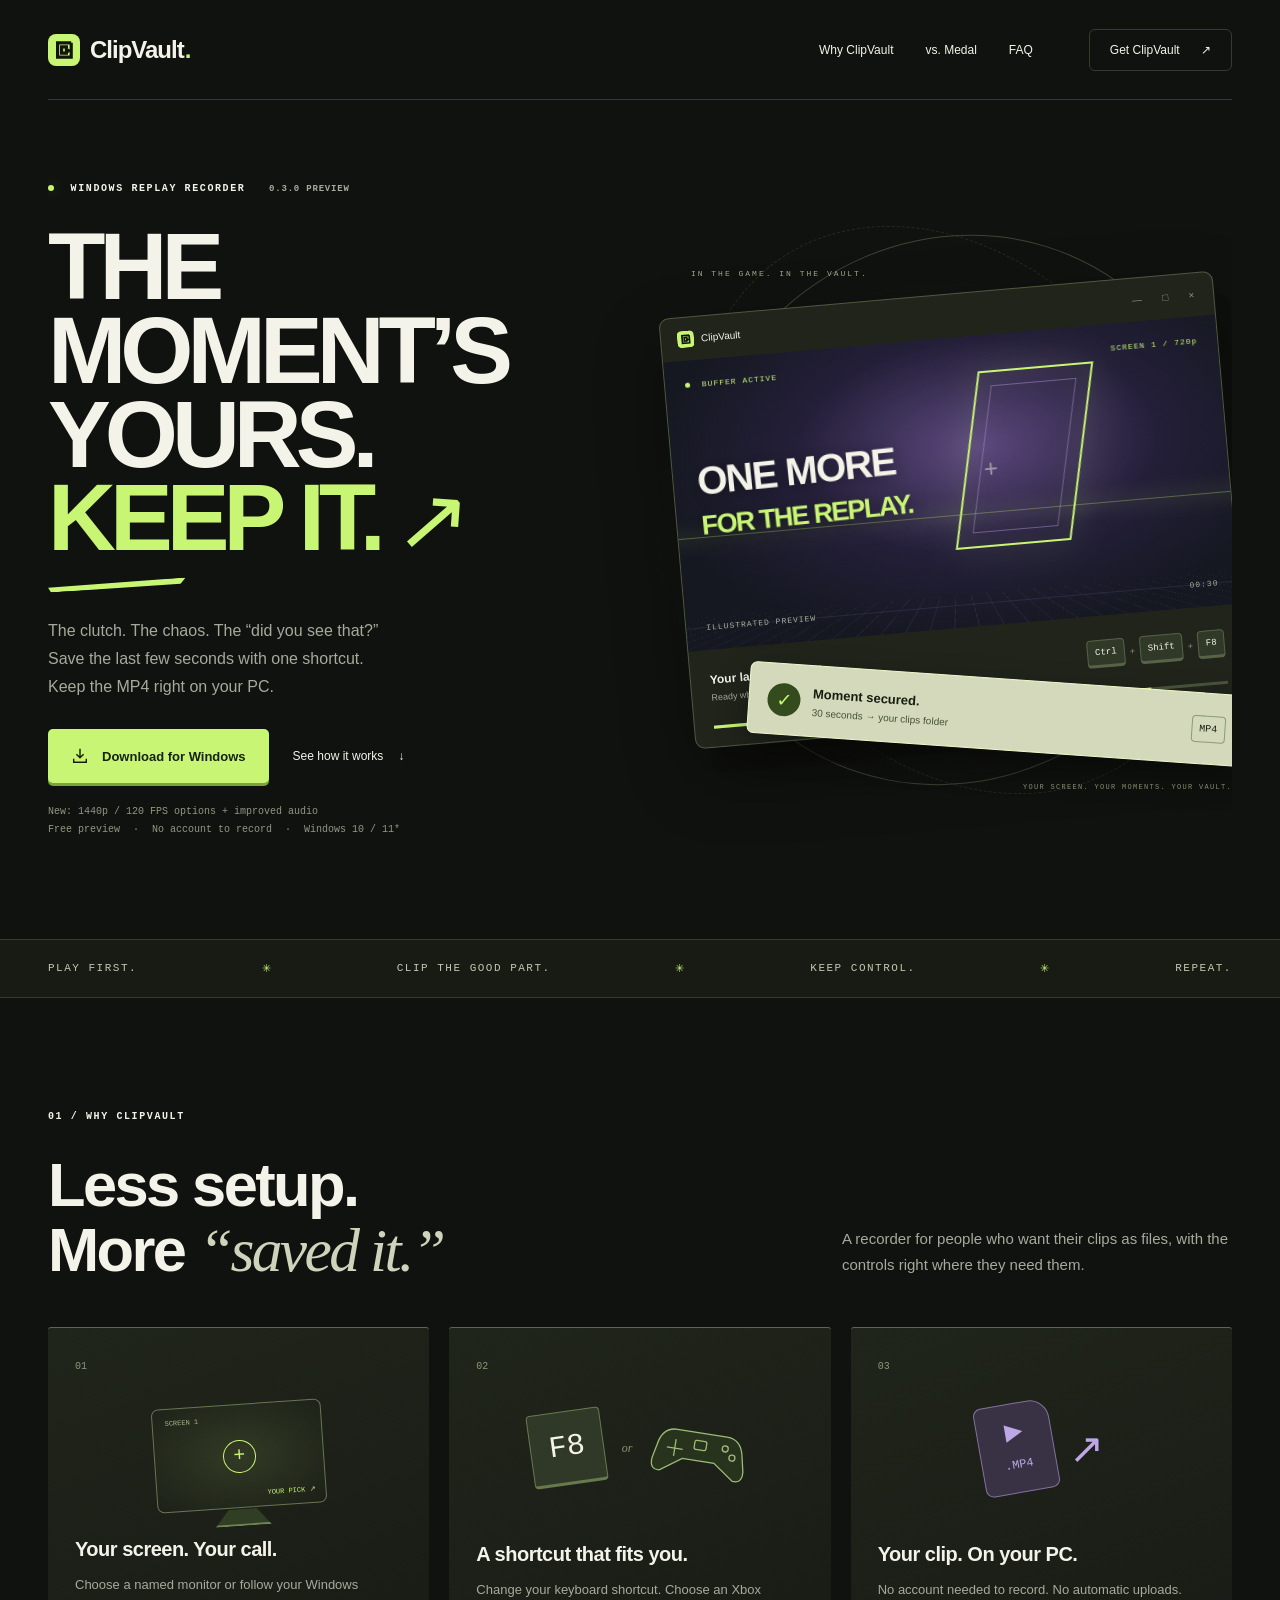
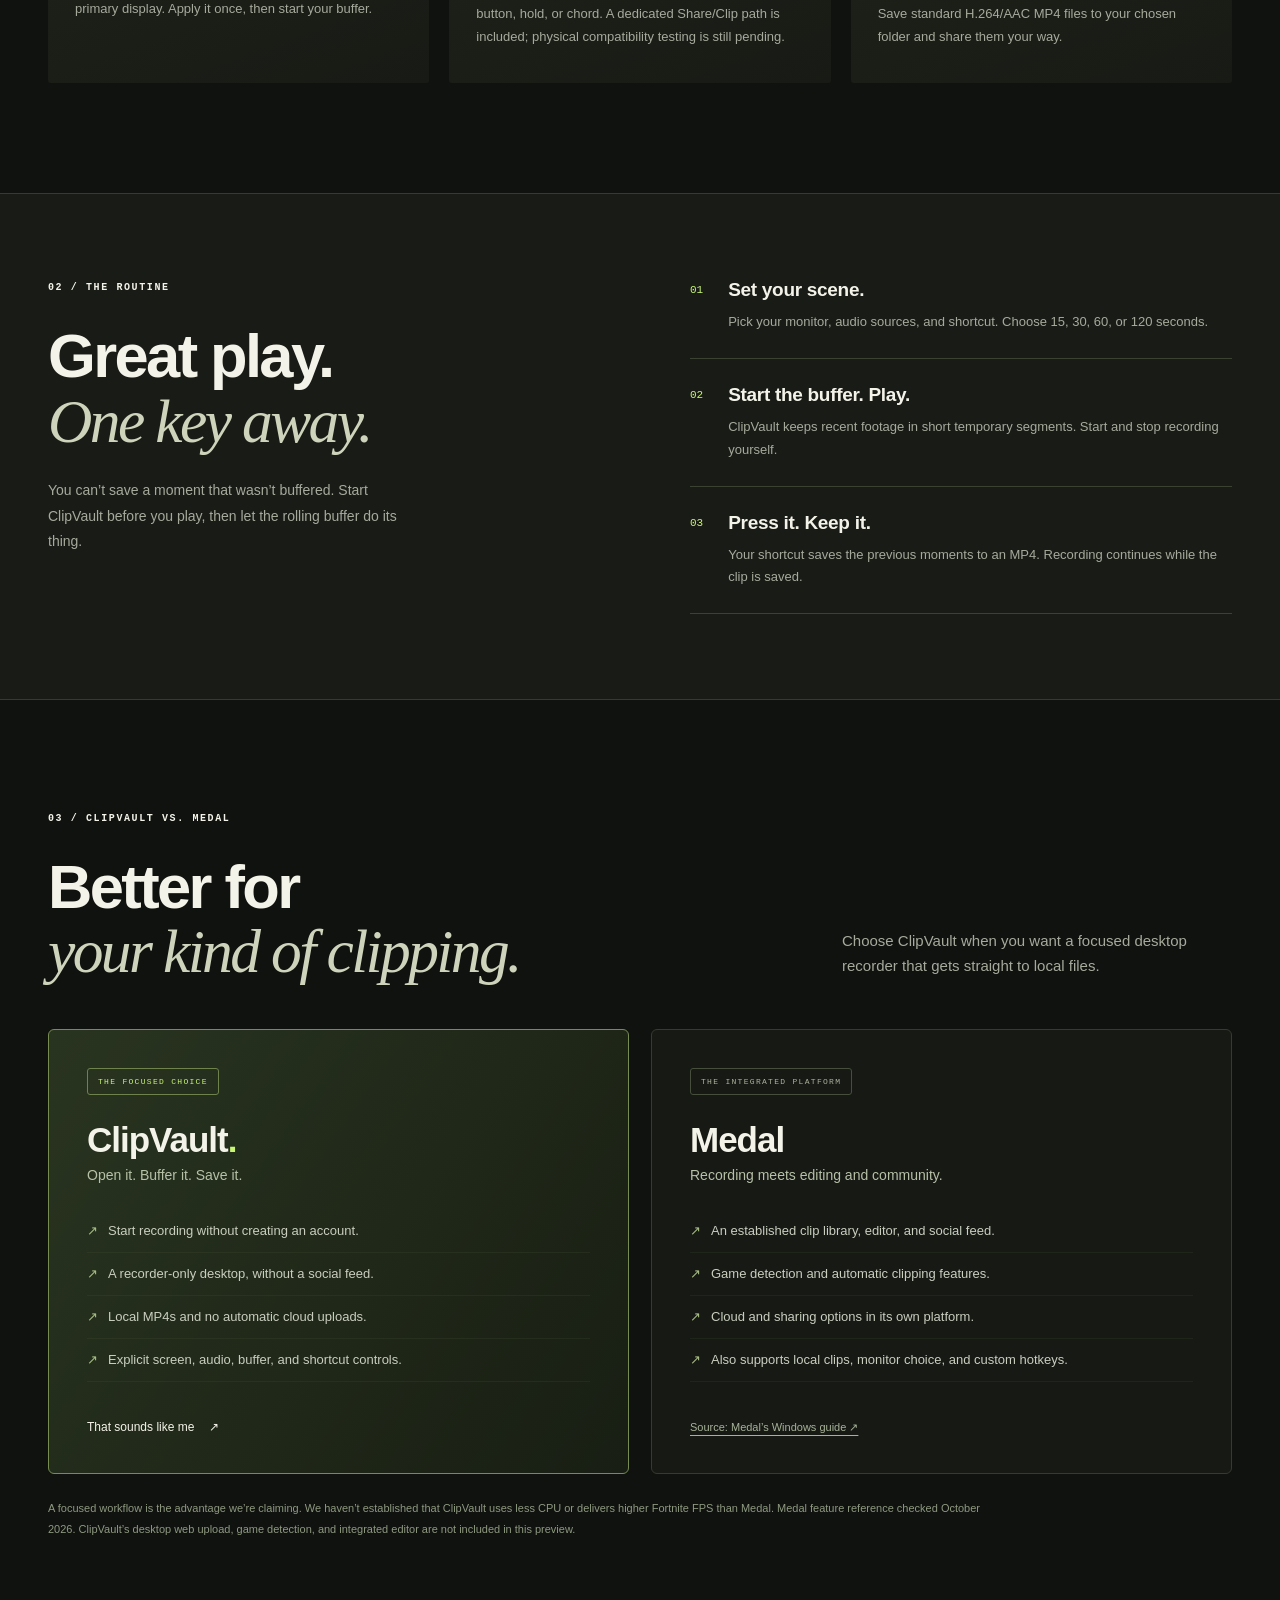
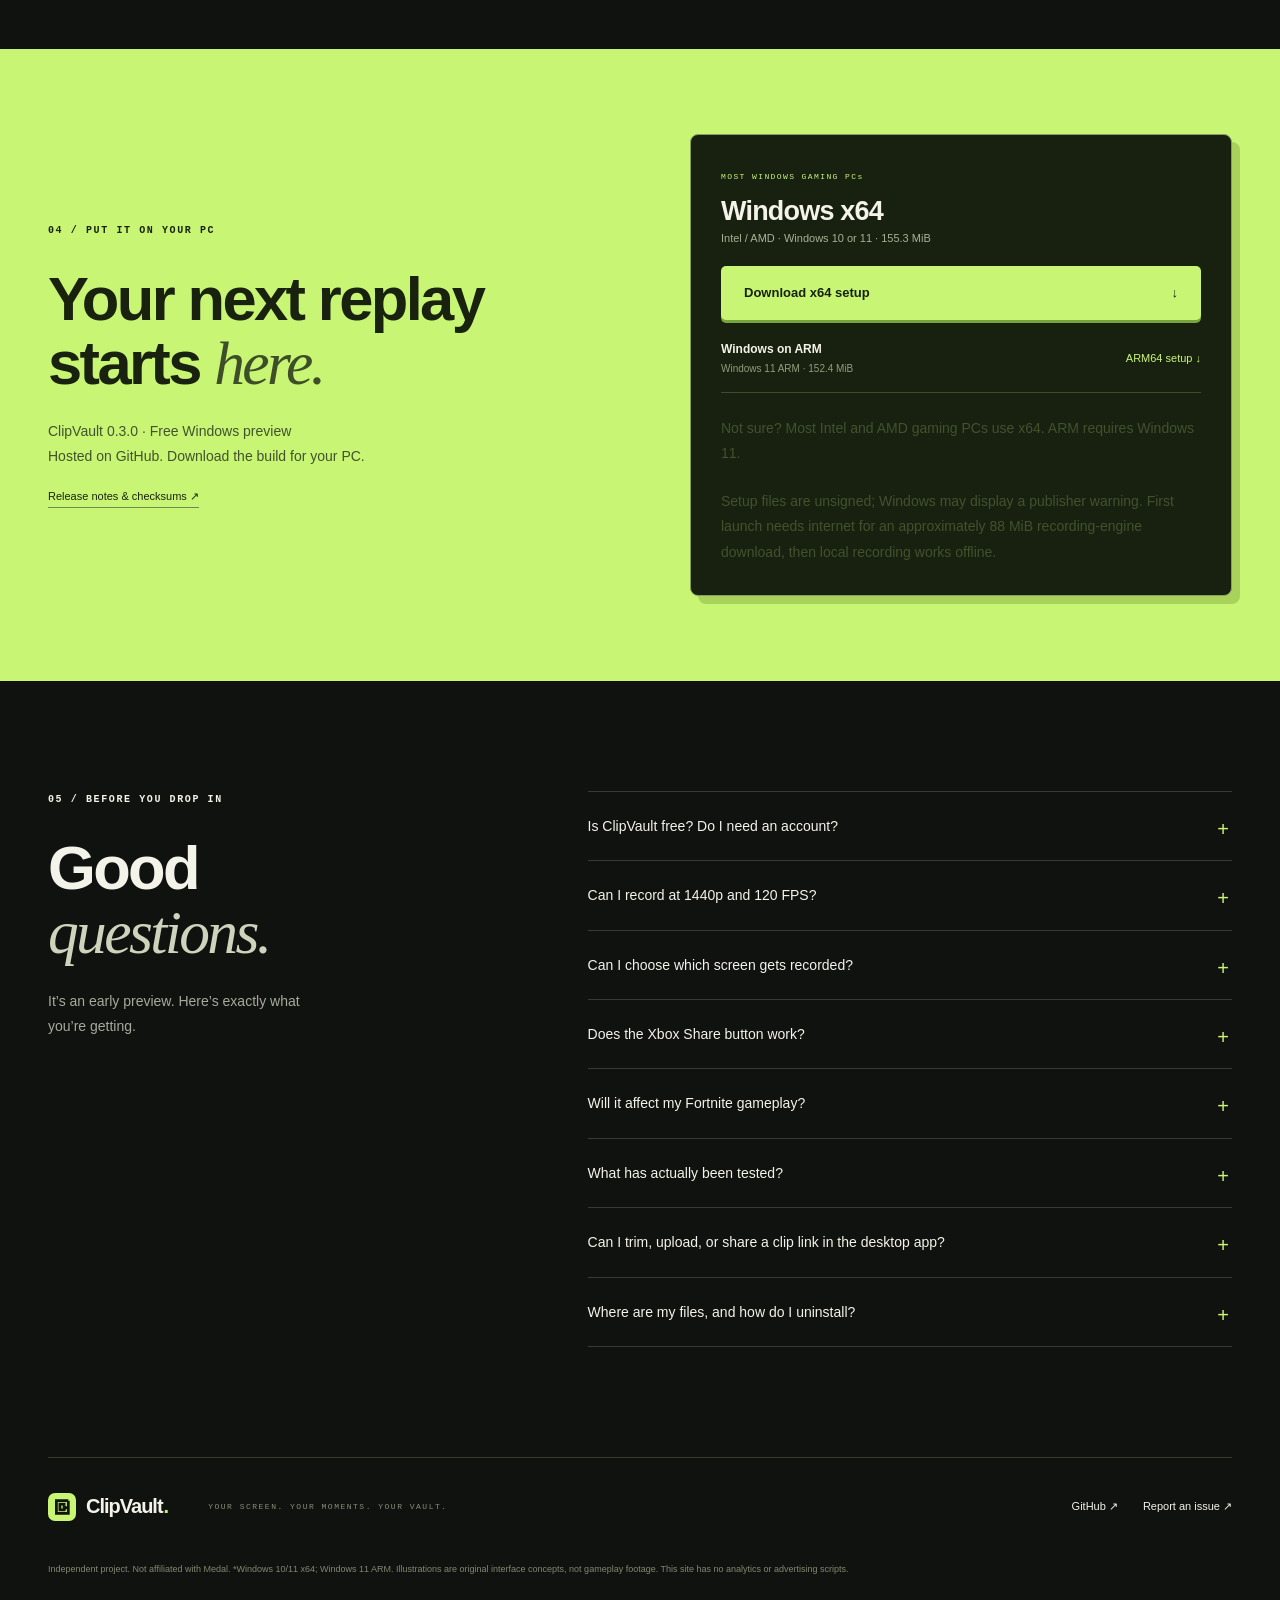
==== index.html @ 4fae617c "Serve ClipVault at the short public address with download recovery links" ====
<!doctype html>
<html lang="en">
<head>
  <meta charset="utf-8"><meta name="viewport" content="width=device-width, initial-scale=1">
  <meta name="theme-color" content="#10120f">
  <meta http-equiv="Content-Security-Policy" content="default-src 'self'; script-src 'self'; style-src 'self'; img-src 'self'; connect-src 'self'; object-src 'none'; base-uri 'self'; form-action 'none'">
  <meta name="description" content="ClipVault is a focused Windows replay recorder. Pick your screen, set your shortcut, and save the last 15–120 seconds straight to a local MP4. Download the free preview.">
  <meta property="og:title" content="ClipVault — Keep the moment."><meta property="og:description" content="Your screen. Your shortcut. Your replay. A focused Windows clip recorder, with no account needed.">
  <title>ClipVault — Keep the moment.</title>
  <link rel="icon" href="assets/mark.svg" type="image/svg+xml"><link rel="stylesheet" href="styles.css"><script src="app.js" defer></script>
</head>
<body>
  <a class="skip" href="#main">Skip to content</a>
  <header class="nav wrap">
    <a class="brand" href="#" aria-label="ClipVault home"><img src="assets/mark.svg" alt="" width="32" height="32">ClipVault<span>.</span></a>
    <nav aria-label="Main navigation"><a href="#why">Why ClipVault</a><a href="#compare">vs. Medal</a><a href="#questions">FAQ</a></nav>
    <a class="nav-download" href="#download">Get ClipVault <span aria-hidden="true">↗</span></a>
  </header>
  <main id="main">
    <section class="hero wrap">
      <div class="hero-copy">
        <p class="eyebrow"><span class="dot"></span> WINDOWS REPLAY RECORDER <span class="version-tag">0.3.0 PREVIEW</span></p>
        <h1>THE MOMENT’S<br>YOURS.<br><span>KEEP IT.</span><i aria-hidden="true">↗</i></h1>
        <p class="intro">The clutch. The chaos. The “did you see that?”<br>Save the last few seconds with one shortcut.<br>Keep the MP4 right on your PC.</p>
        <div class="hero-actions"><a class="button lime" href="#download"><svg viewBox="0 0 20 20" aria-hidden="true"><path d="M10 2v10m-4-4 4 4 4-4M3 13v4h14v-4"/></svg>Download for Windows</a><a class="text-link" href="#how">See how it works <span>↓</span></a></div>
        <p class="micro">New: 1440p / 120 FPS options + improved audio<br>Free preview <span>·</span> No account to record <span>·</span> Windows 10 / 11*</p>
      </div>
      <div class="hero-art" aria-label="Illustrated preview of the ClipVault recorder. Not recorded gameplay.">
        <div class="orbit orbit-one"></div><div class="orbit orbit-two"></div><div class="art-label">IN THE GAME. IN THE VAULT.</div>
        <div class="clip-window">
          <div class="window-top"><span><img src="assets/mark.svg" alt="" width="17" height="17"> ClipVault</span><span class="window-controls" aria-hidden="true">— &nbsp; □ &nbsp; ×</span></div>
          <div class="arena">
            <div class="arena-grid"></div><div class="portal"></div><div class="horizon"></div><div class="crosshair" aria-hidden="true">+</div>
            <div class="arena-top"><span><i></i> BUFFER ACTIVE</span><span>SCREEN 1 / 720p</span></div>
            <div class="scene-title">ONE MORE<br><em>FOR THE REPLAY.</em></div>
            <div class="arena-bottom"><span>ILLUSTRATED PREVIEW</span><span>00:30</span></div>
          </div>
          <div class="recorder-strip"><div><strong>Your last 30 seconds.</strong><span>Ready when you are.</span></div><div class="keys"><kbd>Ctrl</kbd><b>+</b><kbd>Shift</kbd><b>+</b><kbd>F8</kbd></div></div>
          <div class="buffer-track"><span></span></div>
        </div>
        <div class="saved-card"><span class="save-check" aria-hidden="true">✓</span><div><strong>Moment secured.</strong><span>30 seconds → your clips folder</span></div><span class="file-badge">MP4</span></div>
        <span class="art-caption">YOUR SCREEN. YOUR MOMENTS. YOUR VAULT.</span>
      </div>
    </section>
    <div class="ticker"><div class="wrap"><span>PLAY FIRST.</span><span aria-hidden="true">✳</span><span>CLIP THE GOOD PART.</span><span aria-hidden="true">✳</span><span>KEEP CONTROL.</span><span aria-hidden="true">✳</span><span>REPEAT.</span></div></div>
    <section id="why" class="section wrap">
      <div class="section-heading"><p class="eyebrow">01 / WHY CLIPVAULT</p><h2>Less setup.<br>More <span class="serif">“saved it.”</span></h2><p>A recorder for people who want their clips as files, with the controls right where they need them.</p></div>
      <div class="feature-grid">
        <article class="feature"><span class="feature-no">01</span><div class="mini-monitor" aria-hidden="true"><span>SCREEN 1</span><i></i><small>YOUR PICK ↗</small></div><h3>Your screen. Your call.</h3><p>Choose a named monitor or follow your Windows primary display. Apply it once, then start your buffer.</p></article>
        <article class="feature"><span class="feature-no">02</span><div class="shortcut-visual" aria-hidden="true"><kbd>F8</kbd><span>or</span><svg viewBox="0 0 100 65"><path d="M25 17Q10 17 7 35L4 49Q3 61 13 60L34 45h32l21 15q10 1 9-11l-3-14q-3-18-18-18z"/><path d="M25 27v17m-8-8h16"/><circle cx="75" cy="29" r="3"/><circle cx="83" cy="37" r="3"/><rect x="44" y="25" width="12" height="9" rx="2"/></svg></div><h3>A shortcut that fits you.</h3><p>Change your keyboard shortcut. Choose an Xbox button, hold, or chord. A dedicated Share/Clip path is included; physical compatibility testing is still pending.</p></article>
        <article class="feature"><span class="feature-no">03</span><div class="file-visual" aria-hidden="true"><div><span>▶</span><strong>.MP4</strong></div><i>↗</i></div><h3>Your clip. On your PC.</h3><p>No account needed to record. No automatic uploads. Save standard H.264/AAC MP4 files to your chosen folder and share them your way.</p></article>
      </div>
    </section>
    <section id="how" class="how-section"><div class="wrap how-layout"><div><p class="eyebrow">02 / THE ROUTINE</p><h2>Great play.<br><span class="serif">One key away.</span></h2><p>You can’t save a moment that wasn’t buffered. Start ClipVault before you play, then let the rolling buffer do its thing.</p></div><ol class="steps"><li><span>01</span><div><h3>Set your scene.</h3><p>Pick your monitor, audio sources, and shortcut. Choose 15, 30, 60, or 120 seconds.</p></div></li><li><span>02</span><div><h3>Start the buffer. Play.</h3><p>ClipVault keeps recent footage in short temporary segments. Start and stop recording yourself.</p></div></li><li><span>03</span><div><h3>Press it. Keep it.</h3><p>Your shortcut saves the previous moments to an MP4. Recording continues while the clip is saved.</p></div></li></ol></div></section>
    <section id="compare" class="section wrap comparison">
      <div class="section-heading"><p class="eyebrow">03 / CLIPVAULT VS. MEDAL</p><h2>Better for<br><span class="serif">your kind of clipping.</span></h2><p>Choose ClipVault when you want a focused desktop recorder that gets straight to local files.</p></div>
      <div class="compare-cards"><article class="compare-card ours"><span class="pill">THE FOCUSED CHOICE</span><h3>ClipVault<span>.</span></h3><p class="compare-lede">Open it. Buffer it. Save it.</p><ul><li>Start recording without creating an account.</li><li>A recorder-only desktop, without a social feed.</li><li>Local MP4s and no automatic cloud uploads.</li><li>Explicit screen, audio, buffer, and shortcut controls.</li></ul><a href="#download" class="text-link">That sounds like me <span>↗</span></a></article><article class="compare-card"><span class="pill neutral">THE INTEGRATED PLATFORM</span><h3>Medal</h3><p class="compare-lede">Recording meets editing and community.</p><ul><li>An established clip library, editor, and social feed.</li><li>Game detection and automatic clipping features.</li><li>Cloud and sharing options in its own platform.</li><li>Also supports local clips, monitor choice, and custom hotkeys.</li></ul><a href="https://support.medal.tv/support/solutions/articles/48000959661-getting-started-with-medal-on-windows" class="source-link" target="_blank" rel="noopener noreferrer">Source: Medal’s Windows guide ↗</a></article></div>
      <p class="compare-note">A focused workflow is the advantage we’re claiming. We haven’t established that ClipVault uses less CPU or delivers higher Fortnite FPS than Medal. Medal feature reference checked October 2026. ClipVault’s desktop web upload, game detection, and integrated editor are not included in this preview.</p>
    </section>
    <section id="download" class="download-section"><div class="wrap download-layout"><div><p class="eyebrow">04 / PUT IT ON YOUR PC</p><h2>Your next replay<br>starts <span class="serif">here.</span></h2><p>ClipVault 0.3.0 · Free Windows preview<br>Hosted on GitHub. Download the build for your PC.</p><a class="release-link" href="https://github.com/Lilmonkey318/clipvault/releases/tag/v0.3.0">Release notes &amp; checksums ↗</a></div><div class="download-box">
        <div class="download-choice"><span class="choice-label">MOST WINDOWS GAMING PCs</span><h3>Windows x64</h3><p>Intel / AMD · Windows 10 or 11 · <span data-size="x64">155 MB</span></p><a class="button lime full" data-download="x64" href="https://github.com/Lilmonkey318/clipvault/releases/download/v0.3.0/ClipVault-0.3.0-Setup-x64.exe">Download x64 setup <span aria-hidden="true">↓</span></a></div>
        <div class="arm-choice"><div><strong>Windows on ARM</strong><span>Windows 11 ARM · <span data-size="arm64">152 MB</span></span></div><a data-download="arm64" href="https://github.com/Lilmonkey318/clipvault/releases/download/v0.3.0/ClipVault-0.3.0-Setup-arm64.exe">ARM64 setup ↓</a></div>
        <p class="download-help" id="platform-hint">Not sure? Most Intel and AMD gaming PCs use x64. ARM requires Windows 11.</p>
        <p class="download-small">Setup files are unsigned; Windows may display a publisher warning. First launch needs internet for an approximately 88 MiB recording-engine download, then local recording works offline.</p>
      </div></div></section>
    <section id="questions" class="section wrap faq-layout"><div><p class="eyebrow">05 / BEFORE YOU DROP IN</p><h2>Good<br><span class="serif">questions.</span></h2><p>It’s an early preview. Here’s exactly what you’re getting.</p></div><div class="faq-list">
      <details><summary>Is ClipVault free? Do I need an account?</summary><p>The 0.3.0 desktop preview is free to download. No account is needed for local recording, and no footage is uploaded automatically. There’s no payment or subscription in this release.</p></details>
      <details><summary>Can I record at 1440p and 120 FPS?</summary><p>Yes. Version 0.3.0 adds 1440p and 120 FPS options, plus a Quality preset at 80 Mbps. Audio uses continuous sample timing and larger ordered batches to reduce choppiness. Smaller sources keep their aspect ratio without upscaling. Sustained 120 FPS depends on your display, game and encoder headroom; check the live capture FPS. A real FFmpeg test preserved distinct 1440p/120 FPS motion and continuous audio through recording and MP4 export. This is not a Fortnite performance benchmark.</p></details>
      <details><summary>Can I choose which screen gets recorded?</summary><p>Yes. Open Recorder settings → Screen to record, pick your named monitor or Follow Windows primary screen, then Apply settings while stopped. Start the buffer afterward. Recording stops if the selected display disconnects. Multiple-monitor placement has logic tests; a physical two-monitor check remains pending.</p></details>
      <details><summary>Does the Xbox Share button work?</summary><p>There’s a dedicated Windows GameInput path for Share/Clip and Guide, alongside standard Xbox button mapping. API availability was checked, but physical Share-button tests are still pending. Firmware, Windows, and USB/Bluetooth connections can affect support. Game Bar may also respond to the button.</p></details>
      <details><summary>Will it affect my Fortnite gameplay?</summary><p>Recording uses CPU, GPU, and disk resources. Start with the Gaming preset: 720p, 30 FPS, 6 Mbps. Fortnite frame times and FPS have not been benchmarked against Medal. Hardware encoding availability depends on your PC; CPU fallback is included. Heavy load can stop recording if audio falls behind.</p></details>
      <details><summary>What has actually been tested?</summary><p>81 logic and API tests pass across the project. Installer checks, engine download and offline reuse, saved monitor preference, and an installed Windows ARM64 15-second MP4 save/decode have been exercised. Recording continued during saving. The new controlled Windows screen/audio check captured all 15 visual pulses with continuous audio and at most 104 ms timing difference in the installed app at neutral adjustment. Device-specific timing, native x64 gaming, and physical controller testing still need wider checks.</p></details>
      <details><summary>Can I trim, upload, or share a clip link in the desktop app?</summary><p>This downloadable preview saves MP4 files locally. Upload those files manually to a service you choose. Desktop login, one-click upload, built-in trimming, automatic game detection, and a hosted ClipVault clip-sharing platform aren’t included in this download.</p></details>
      <details><summary>Where are my files, and how do I uninstall?</summary><p>Clips save to Videos/ClipVault by default, or your selected output folder. Use Open clips folder in the app. Closing the window keeps ClipVault in the tray; choose Quit ClipVault to exit. Remove it through Windows Installed apps. Your clips and preferences are preserved.</p></details>
    </div></section>
  </main>
  <footer class="footer wrap"><a class="brand" href="#"><img src="assets/mark.svg" alt="" width="28" height="28">ClipVault<span>.</span></a><p>YOUR SCREEN. YOUR MOMENTS. YOUR VAULT.</p><div><a href="https://github.com/Lilmonkey318/clipvault">GitHub ↗</a><a href="https://github.com/Lilmonkey318/clipvault/issues">Report an issue ↗</a></div><small>Independent project. Not affiliated with Medal. *Windows 10/11 x64; Windows 11 ARM. Illustrations are original interface concepts, not gameplay footage. This site has no analytics or advertising scripts.</small></footer>
</body>
</html>
---- styles.css ----
:root{--bg:#10120f;--panel:#1a1d17;--text:#f4f3e9;--muted:#a6aa9c;--line:#363b2e;--lime:#c9f575;--violet:#bda7e6;font-family:Arial,Helvetica,sans-serif;color:var(--text);background:var(--bg);color-scheme:dark;font-synthesis:none}*{box-sizing:border-box}html{scroll-behavior:smooth;scroll-padding-top:28px}body{margin:0}a{color:inherit;text-decoration:none}button,a,summary{-webkit-tap-highlight-color:transparent}a:focus-visible,summary:focus-visible{outline:3px solid var(--lime);outline-offset:6px}a:hover{color:var(--lime)}::selection{color:var(--bg);background:var(--lime)}.wrap{width:min(1280px,calc(100% - 96px));margin:auto}.nav{height:100px;display:flex;align-items:center;gap:56px;border-bottom:1px solid var(--line)}.brand{display:inline-flex;align-items:center;gap:10px;font-size:24px;font-weight:750;letter-spacing:-1px}.brand span{color:var(--lime);margin-left:-9px}.nav nav{display:flex;gap:32px;margin-left:auto;font-size:12px}.nav-download{padding:13px 20px;border:1px solid var(--line);border-radius:6px;font-size:12px}.nav-download span{margin-left:18px}.hero{min-height:744px;display:grid;grid-template-columns:1.05fr 1fr;align-items:center;gap:44px;padding:80px 0 100px;overflow:visible}.eyebrow{font:10px/1.7 'Courier New',monospace;letter-spacing:1.6px;font-weight:bold;margin:0 0 28px}.dot{display:inline-block;width:6px;height:6px;background:var(--lime);border-radius:50%;margin-right:9px;box-shadow:0 0 14px #c9f57555}.version-tag{color:var(--muted);font-size:9px;letter-spacing:.8px;white-space:nowrap;margin-left:16px}h1{font-size:clamp(64px,7.35vw,106px);line-height:.89;letter-spacing:-6px;margin:0;font-weight:900;position:relative}h1>span{color:var(--lime)}h1>i{display:inline-block;color:var(--lime);font-weight:400;font-style:normal;font-size:89px;transform:rotate(4deg);margin-left:16px}h1:after{content:'';display:block;width:138px;height:8px;background:var(--lime);transform:rotate(-3deg);margin-top:21px;clip-path:polygon(0 38%,100% 0,96% 75%,2% 100%)}.intro{font-size:16px;line-height:1.75;color:var(--muted);margin:28px 0}.hero-actions{display:flex;align-items:center;gap:24px}.button{display:inline-flex;align-items:center;justify-content:center;gap:13px;min-height:54px;padding:15px 23px;border-radius:5px;font-size:13px;font-weight:700;transition:transform .18s,background .18s}.button:hover{transform:translateY(-2px)}.lime{background:var(--lime);color:#17220b;box-shadow:0 3px 0 #79a43b}.lime:hover{color:#17220b;background:#dcffa2}.button svg{width:18px;height:18px;fill:none;stroke:currentColor;stroke-width:1.6}.text-link{font-size:12px;display:inline-flex;gap:15px;align-items:center}.micro{font:10px/1.8 'Courier New',monospace;color:#919782;margin:20px 0 0}.micro span{margin:0 7px}.hero-art{position:relative;min-width:0;padding-top:40px;padding-bottom:65px;isolation:isolate}.hero-art:before{content:'';position:absolute;inset:6% -8% -1%;background:radial-gradient(ellipse,#65634c2e,transparent 67%);z-index:-3}.orbit{position:absolute;border:1px solid #3c4332;z-index:-2;border-radius:50%;inset:0 15px;transform:rotate(35deg)}.orbit-two{inset:-25px 45px;transform:rotate(-35deg);border-style:dashed;opacity:.5}.art-label{font:8px 'Courier New',monospace;letter-spacing:2px;color:#9fa78d;margin:0 0 16px 15px}.clip-window{background:#20241b;border:1px solid #4d5840;border-radius:10px;overflow:hidden;transform:rotate(-5deg);box-shadow:15px 25px 0 #090b0855,0 28px 70px #0005}.window-top{height:43px;padding:0 16px;display:flex;align-items:center;justify-content:space-between;font-size:10px}.window-top>span:first-child{display:flex;gap:7px;align-items:center}.window-controls{color:#8b947f;letter-spacing:3px}.arena{height:290px;position:relative;background:radial-gradient(ellipse at 55% 38%,#5c487e 0,#241f39 42%,#151821 75%);overflow:hidden}.arena-grid{position:absolute;inset:25% -60% -100%;transform:perspective(160px) rotateX(52deg);background:linear-gradient(#8771b938 1px,transparent 1px),linear-gradient(90deg,#8771b938 1px,transparent 1px);background-size:35px 35px}.portal{position:absolute;top:36px;left:53%;width:116px;height:176px;border:2px solid var(--lime);transform:skew(-12deg);box-shadow:0 0 40px #c9f5751a,inset 0 0 35px #c9f57515}.portal:before{content:'';position:absolute;inset:13px;border:1px solid #bda7e66b}.horizon{position:absolute;left:-10%;right:-10%;height:1px;top:61%;background:#c9f57555;box-shadow:0 0 17px #c9f575}.arena-top,.arena-bottom{position:absolute;left:20px;right:20px;display:flex;justify-content:space-between;font:8px 'Courier New',monospace;letter-spacing:1px}.arena-top{top:20px;color:#c9f575}.arena-top i{display:inline-block;width:5px;height:5px;background:#c9f575;border-radius:50%;margin-right:6px}.arena-bottom{bottom:18px;color:#a6ad9b}.crosshair{position:absolute;left:56%;top:42%;font:24px monospace;color:#e8efd68c}.scene-title{position:absolute;left:24px;top:100px;font-size:39px;font-weight:900;line-height:1.02;letter-spacing:-1.7px;transform:rotate(-1deg);text-shadow:0 2px 20px #0007}.scene-title em{font-size:27px;color:var(--lime);font-style:normal}.recorder-strip{display:flex;align-items:center;justify-content:space-between;padding:23px 19px;gap:12px}.recorder-strip strong{display:block;font-size:12px}.recorder-strip>div>span{font-size:9px;color:var(--muted);display:block;margin-top:6px}.keys{display:flex;align-items:center;gap:5px}.keys b{font-weight:400;color:#859174;font-size:9px}kbd{font-family:'Courier New',monospace;background:#303928;border:1px solid #586246;border-bottom:3px solid #586246;border-radius:4px;padding:7px;font-size:9px;white-space:nowrap}.buffer-track{height:3px;background:#49543b;margin:0 19px 18px}.buffer-track span{display:block;width:85%;height:3px;background:var(--lime)}.saved-card{position:absolute;left:13%;right:-13px;bottom:41px;display:flex;align-items:center;gap:12px;padding:18px;background:#d4d9bc;color:#171e10;border:1px solid #eff9cc;transform:rotate(4deg);border-radius:7px;box-shadow:0 12px 32px #0005}.saved-card strong{font-size:13px}.saved-card div>span{display:block;margin-top:5px;font-size:10px;color:#465337}.save-check{display:grid;place-items:center;width:33px;height:33px;border-radius:50%;background:#344c1d;color:var(--lime);font-size:19px}.file-badge{margin-left:auto;font:10px monospace;border:1px solid #8b9b76;border-radius:4px;padding:7px}.art-caption{position:absolute;bottom:0;right:0;font:7px 'Courier New',monospace;letter-spacing:1.3px;color:#818d6f}.ticker{border-top:1px solid var(--line);border-bottom:1px solid var(--line);background:#171b13}.ticker>.wrap{display:flex;justify-content:space-between;gap:20px;padding:22px 0;font:11px 'Courier New',monospace;letter-spacing:1.5px;color:#c0c9b1}.ticker span:nth-child(even){color:var(--lime)}.section{padding:110px 0}.section-heading{display:grid;grid-template-columns:1fr 1fr;column-gap:100px;align-items:end;margin-bottom:45px}.section-heading .eyebrow{grid-column:1/-1}.section-heading>p:last-child{max-width:390px;margin:0 0 5px auto;color:var(--muted);font-size:15px;line-height:1.7}h2{font-size:clamp(39px,4.8vw,64px);font-weight:700;letter-spacing:-2.6px;line-height:1.05;margin:0}.serif{font-family:Georgia,'Times New Roman',serif;font-style:italic;font-weight:400;color:#ced4bc}.feature-grid{display:grid;grid-template-columns:repeat(3,1fr);gap:20px}.feature{position:relative;border-top:1px solid #5c684a;padding:27px 27px 35px;background:linear-gradient(160deg,#20251b,#181b15);border-radius:3px}.feature-no{font:10px 'Courier New',monospace;color:#8a9778}.feature h3{font-size:20px;letter-spacing:-.5px;margin:30px 0 12px}.feature p{font-size:13px;color:var(--muted);line-height:1.8;margin:0}.mini-monitor,.shortcut-visual,.file-visual{height:130px;margin:10px 0 0;display:flex;align-items:center;justify-content:center}.mini-monitor{height:104px;width:170px;position:relative;border:1px solid #677653;border-radius:7px;margin:31px auto 5px;transform:rotate(-4deg);background:radial-gradient(ellipse,#5c6c3b55,transparent)}.mini-monitor:after{content:'';position:absolute;top:104px;width:70px;height:15px;border-bottom:2px solid #718458;clip-path:polygon(30% 0,70% 0,90% 100%,10% 100%);background:#303e24}.mini-monitor span{position:absolute;left:12px;top:10px;font:7px monospace;color:#a2b585}.mini-monitor i{width:33px;height:33px;border:1px solid var(--lime);border-radius:50%;position:relative}.mini-monitor i:after{content:'+';font:20px monospace;position:absolute;top:3px;left:10px;color:var(--lime)}.mini-monitor small{position:absolute;bottom:9px;right:10px;font:7px monospace;color:#c9f575}.shortcut-visual{gap:18px}.shortcut-visual kbd{font-size:30px;padding:18px;border-color:#667a4e;transform:rotate(-8deg)}.shortcut-visual>span{font:12px Georgia,serif;color:#879575;font-style:italic}.shortcut-visual svg{width:100px;fill:#28331e;stroke:#9dbb75;stroke-width:1.3;transform:rotate(9deg)}.file-visual{gap:15px}.file-visual>div{width:75px;height:90px;background:#393245;color:var(--violet);border:1px solid #85719e;border-radius:8px 20px 8px 8px;transform:rotate(-10deg);text-align:center;padding-top:13px}.file-visual span{display:block;font-size:23px;margin-bottom:10px}.file-visual strong{font:12px monospace}.file-visual i{font-size:42px;color:var(--violet);font-style:normal}.how-section{border-block:1px solid var(--line);background:#191c16}.how-layout{display:grid;grid-template-columns:1fr 1fr;gap:100px;padding-block:85px}.how-layout>div>p:last-child{max-width:360px;color:var(--muted);font-size:14px;line-height:1.8;margin-top:25px}.steps{list-style:none;margin:0;padding:0}.steps li{display:flex;gap:25px;padding:25px 0;border-bottom:1px solid #3b4232}.steps li:first-child{padding-top:0}.steps li>span{font:11px monospace;color:var(--lime);padding-top:5px}.steps h3{font-size:19px;margin:0 0 10px;letter-spacing:-.3px}.steps p{font-size:13px;color:var(--muted);line-height:1.7;margin:0}.compare-cards{display:grid;grid-template-columns:1fr 1fr;gap:22px}.compare-card{padding:38px;border:1px solid var(--line);border-radius:6px;background:#161914}.compare-card.ours{border-color:#778c52;background:linear-gradient(125deg,#293420,#181e13)}.pill{display:inline-block;color:var(--lime);font:8px monospace;letter-spacing:1.3px;padding:8px 10px;border:1px solid #6e824e;border-radius:3px}.pill.neutral{color:#acb39e;border-color:#464f3b}.compare-card h3{font-size:35px;letter-spacing:-1px;margin:25px 0 7px}.compare-card h3 span{color:var(--lime)}.compare-lede{color:#b7c1a7;font-size:14px;margin:0}.compare-card ul{list-style:none;margin:27px 0 35px;padding:0}.compare-card li{font-size:13px;line-height:1.7;padding:10px 0 10px 21px;border-bottom:1px solid #4d5a392e;color:#c9cebf;position:relative}.compare-card li:before{content:'↗';position:absolute;left:0;color:#a7bd83}.source-link{font-size:11px;color:#a7b298;text-decoration:underline;text-underline-offset:4px}.compare-note{font-size:11px;line-height:1.85;color:#8e9980;max-width:950px;margin:24px 0 0}.download-section{background:var(--lime);color:#19220e;padding:85px 0}.download-layout{display:grid;grid-template-columns:1fr 1fr;gap:100px;align-items:center}.download-section .serif{color:#3d4e28}.download-layout>div>p:not(.eyebrow){font-size:14px;line-height:1.8;color:#42522d;margin-top:23px}.release-link{display:inline-block;margin-top:7px;font-size:11px;border-bottom:1px solid #718853;padding-bottom:4px}.download-section a:hover{color:#486224}.download-box{background:#182010;color:var(--text);padding:30px;border:1px solid #879f62;border-radius:8px;box-shadow:8px 8px 0 #a8d25a}.choice-label{font:8px monospace;letter-spacing:1.4px;color:#c9f575}.download-choice h3{font-size:27px;margin:13px 0 5px;letter-spacing:-.8px}.download-choice p{font-size:11px;color:#a6b293;margin:0 0 22px}.full{width:100%;justify-content:space-between}.arm-choice{display:flex;gap:15px;align-items:center;justify-content:space-between;padding:22px 0 18px;border-bottom:1px solid #3d4d2d}.arm-choice strong{display:block;font-size:12px}.arm-choice div>span{display:block;font-size:10px;color:#8f9e7a;margin-top:7px}.arm-choice>a{font-size:11px;color:var(--lime);white-space:nowrap}.download-help{font-size:10px;color:#b4c49c;line-height:1.7;margin:17px 0 12px}.download-small{font-size:9px;line-height:1.8;color:#929e80;margin:0}.faq-layout{display:grid;grid-template-columns:.8fr 1.2fr;gap:110px}.faq-layout>div>p:last-child{font-size:14px;line-height:1.8;color:var(--muted);max-width:260px;margin-top:24px}.faq-list details{border-top:1px solid var(--line)}.faq-list details:last-child{border-bottom:1px solid var(--line)}summary{cursor:pointer;font-size:14px;line-height:1.6;padding:23px 30px 23px 0;list-style:none;position:relative}summary::-webkit-details-marker{display:none}summary:after{content:'+';position:absolute;right:3px;top:21px;font-size:20px;color:var(--lime);font-weight:400}details[open] summary:after{content:'−'}details p{font-size:12px;line-height:1.9;color:var(--muted);margin:0 0 25px;padding-right:25px}.footer{border-top:1px solid var(--line);padding:35px 0;display:flex;align-items:center;gap:40px;flex-wrap:wrap}.footer>.brand{font-size:20px}.footer>p{font:8px monospace;letter-spacing:1.5px;color:#858f77}.footer>div{margin-left:auto;display:flex;gap:25px;font-size:11px}.footer>small{width:100%;font-size:9px;line-height:1.8;color:#7f8972}.skip{position:absolute;top:-100px;left:20px;background:var(--lime);color:#111;padding:12px;z-index:99}.skip:focus{top:10px}
@media(min-width:1500px){h1{font-size:110px}.hero{min-height:790px}.arena{height:315px}}@media(max-width:1100px){.wrap{width:calc(100% - 60px)}.hero{gap:35px;padding-top:65px;min-height:680px}h1{font-size:74px;letter-spacing:-4px}h1>i{font-size:60px;margin-left:5px}.hero-actions{align-items:flex-start;flex-direction:column;gap:20px}.hero-art{padding-bottom:65px}.arena{height:250px}.scene-title{font-size:30px;top:95px}.scene-title em{font-size:21px}.portal{left:55%;width:90px;height:150px}.recorder-strip{flex-direction:column;align-items:flex-start;gap:15px}.saved-card{left:5%;right:-5px}.feature{padding-inline:22px}.section-heading{gap:45px}.how-layout,.download-layout{gap:60px}.faq-layout{gap:65px}.feature h3{font-size:18px}.hero-copy .eyebrow{font-size:8px;letter-spacing:1px}.version-tag{display:block;margin:7px 0 0 16px}}@media(max-width:760px){.wrap{width:calc(100% - 40px)}.nav{height:80px;gap:15px}.brand{font-size:21px}.nav nav{display:none}.nav-download{margin-left:auto;padding:12px}.hero{grid-template-columns:1fr;padding:50px 0 65px;gap:30px}.hero-copy{max-width:560px}h1{font-size:clamp(63px,12vw,89px);letter-spacing:-4px}.hero-copy .eyebrow{font-size:8px}.version-tag{display:inline-block;margin:0 0 0 10px;font-size:8px}.intro{font-size:14px}.hero-actions{flex-direction:row;gap:22px;align-items:center}.button{padding:15px 17px;font-size:12px}.text-link{font-size:11px}.hero-art{max-width:470px;width:calc(100% - 22px);margin:20px auto 0;padding-top:35px}.arena{height:250px}.recorder-strip{flex-direction:row;align-items:center}.scene-title{font-size:35px}.scene-title em{font-size:24px}.ticker>.wrap{flex-wrap:wrap;justify-content:center;gap:15px 22px;padding:19px 0;font-size:9px}.ticker span:nth-last-child(-n+2){display:none}.section{padding:70px 0}.section-heading{grid-template-columns:1fr;gap:24px;margin-bottom:30px}.section-heading .eyebrow{margin:0}.section-heading>p:last-child{margin:0;max-width:400px;font-size:14px}h2{font-size:43px;letter-spacing:-1.8px}.feature-grid{grid-template-columns:1fr;gap:16px}.feature{display:grid;grid-template-columns:100px 1fr;column-gap:25px;padding:25px}.feature-no{grid-column:1/-1}.feature>div{grid-column:1;grid-row:2/4;width:100px;align-self:center;margin:0}.feature h3{grid-column:2;margin:15px 0 9px;font-size:20px}.feature p{grid-column:2;font-size:12px}.mini-monitor{height:65px}.mini-monitor:after{top:65px;height:10px;width:50px}.mini-monitor small{font-size:5px}.mini-monitor span{font-size:5px;left:7px}.mini-monitor i{width:25px;height:25px}.mini-monitor i:after{font-size:16px;left:7px;top:2px}.shortcut-visual{gap:8px;flex-direction:column;height:auto}.shortcut-visual>span{display:none}.shortcut-visual kbd{font-size:20px;padding:8px}.shortcut-visual svg{width:70px}.file-visual{gap:0}.file-visual>div{width:65px;height:80px}.file-visual i{font-size:25px}.how-layout{grid-template-columns:1fr;gap:30px;padding-block:60px}.how-layout>div>p:last-child{max-width:100%;font-size:13px}.compare-cards{grid-template-columns:1fr}.compare-card{padding:28px}.download-section{padding:65px 0}.download-layout{grid-template-columns:1fr;gap:35px}.download-box{padding:25px}.faq-layout{grid-template-columns:1fr;gap:30px}.faq-layout>div>p:last-child{max-width:100%;font-size:13px}.footer{gap:25px;padding:30px 0}.footer>p{display:none}.footer>div{font-size:10px;gap:15px}.micro{font-size:9px}.section-heading .eyebrow{margin-bottom:3px}}@media(max-width:390px){.hero-actions{gap:16px;align-items:flex-start;flex-direction:column}h1{font-size:59px;letter-spacing:-3.7px}h1>i{font-size:45px}.version-tag{display:block;margin:5px 0 0 15px}.feature{padding:22px 18px;gap:16px;grid-template-columns:82px 1fr}.feature>div{width:82px}.feature h3{font-size:18px}.recorder-strip{flex-direction:column;align-items:flex-start}.arm-choice{align-items:flex-start;flex-direction:column}.saved-card{padding:13px;gap:8px}.file-badge{font-size:8px;padding:5px}.saved-card strong{font-size:12px}.saved-card div>span{font-size:8px}}@media(prefers-reduced-motion:reduce){html{scroll-behavior:auto}*,*:before,*:after{transition:none!important;animation:none!important}}
body{overflow-x:clip}
.hero{overflow:clip}
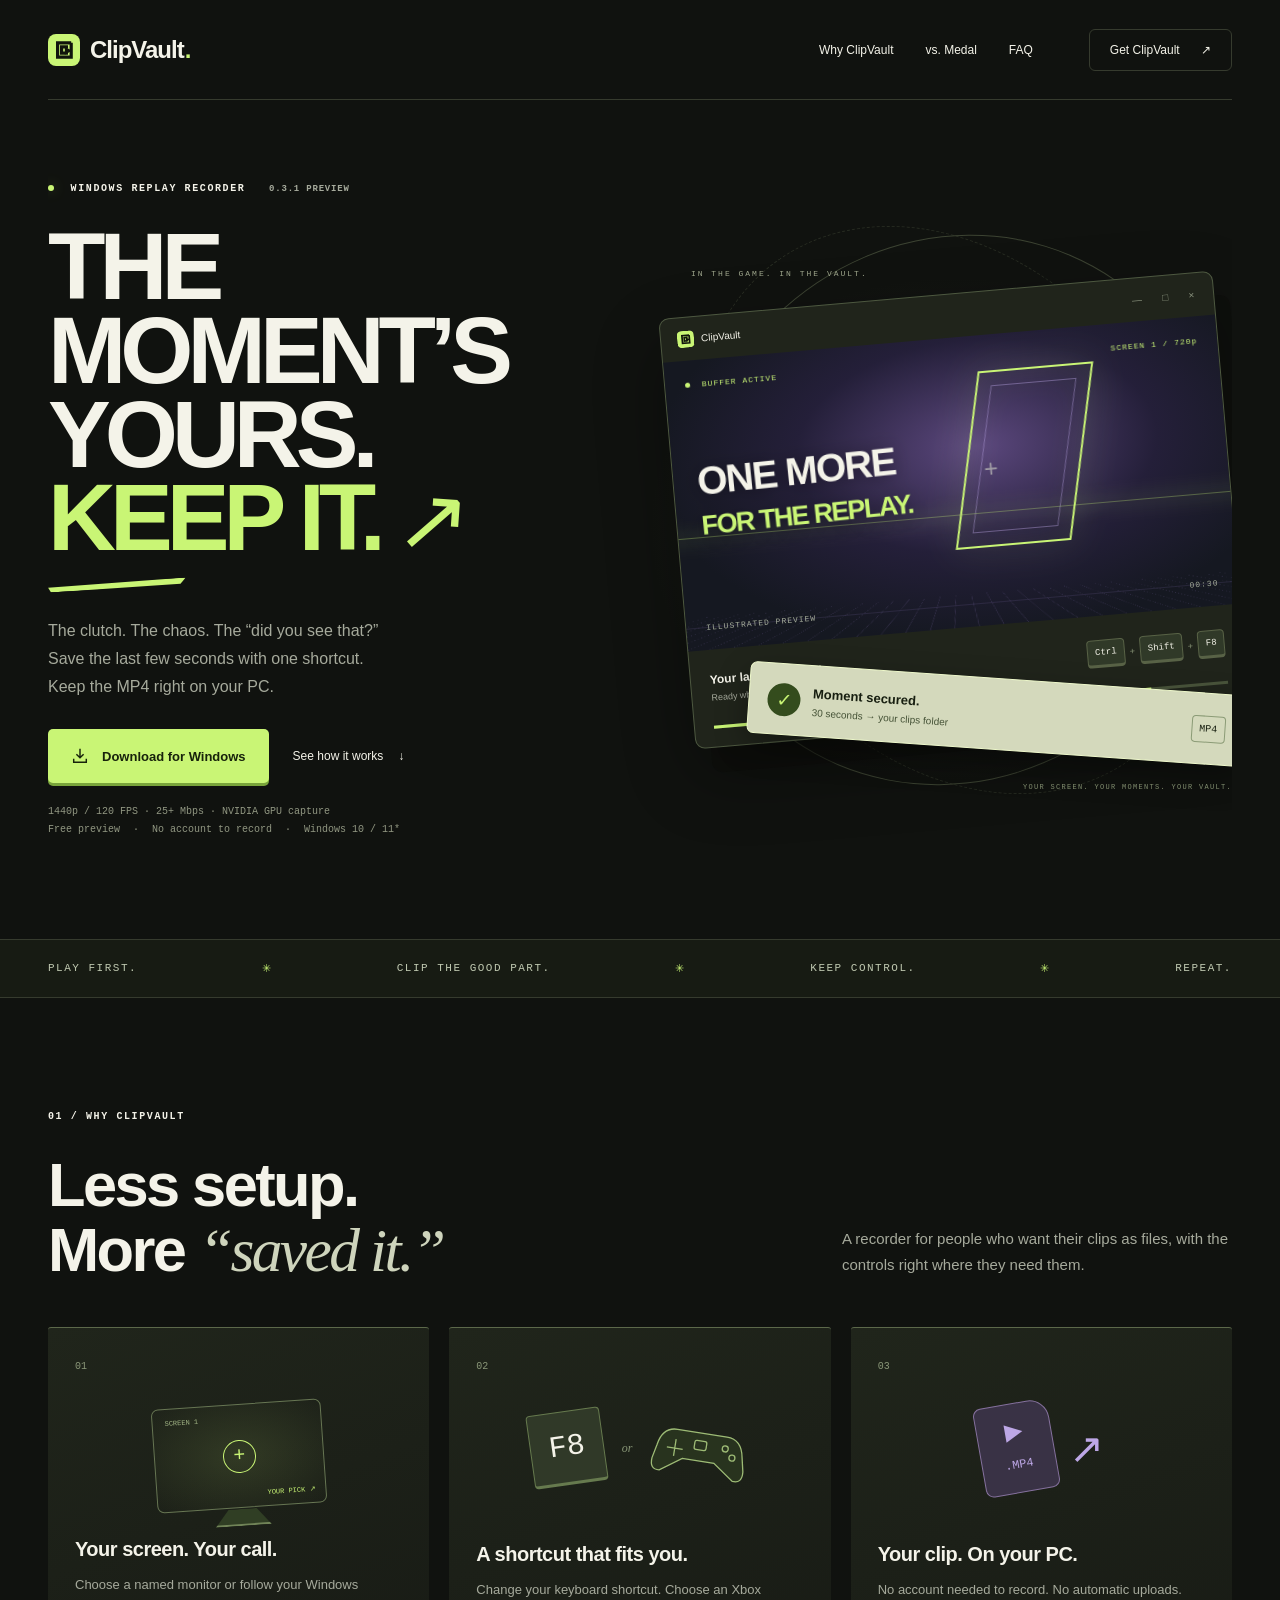
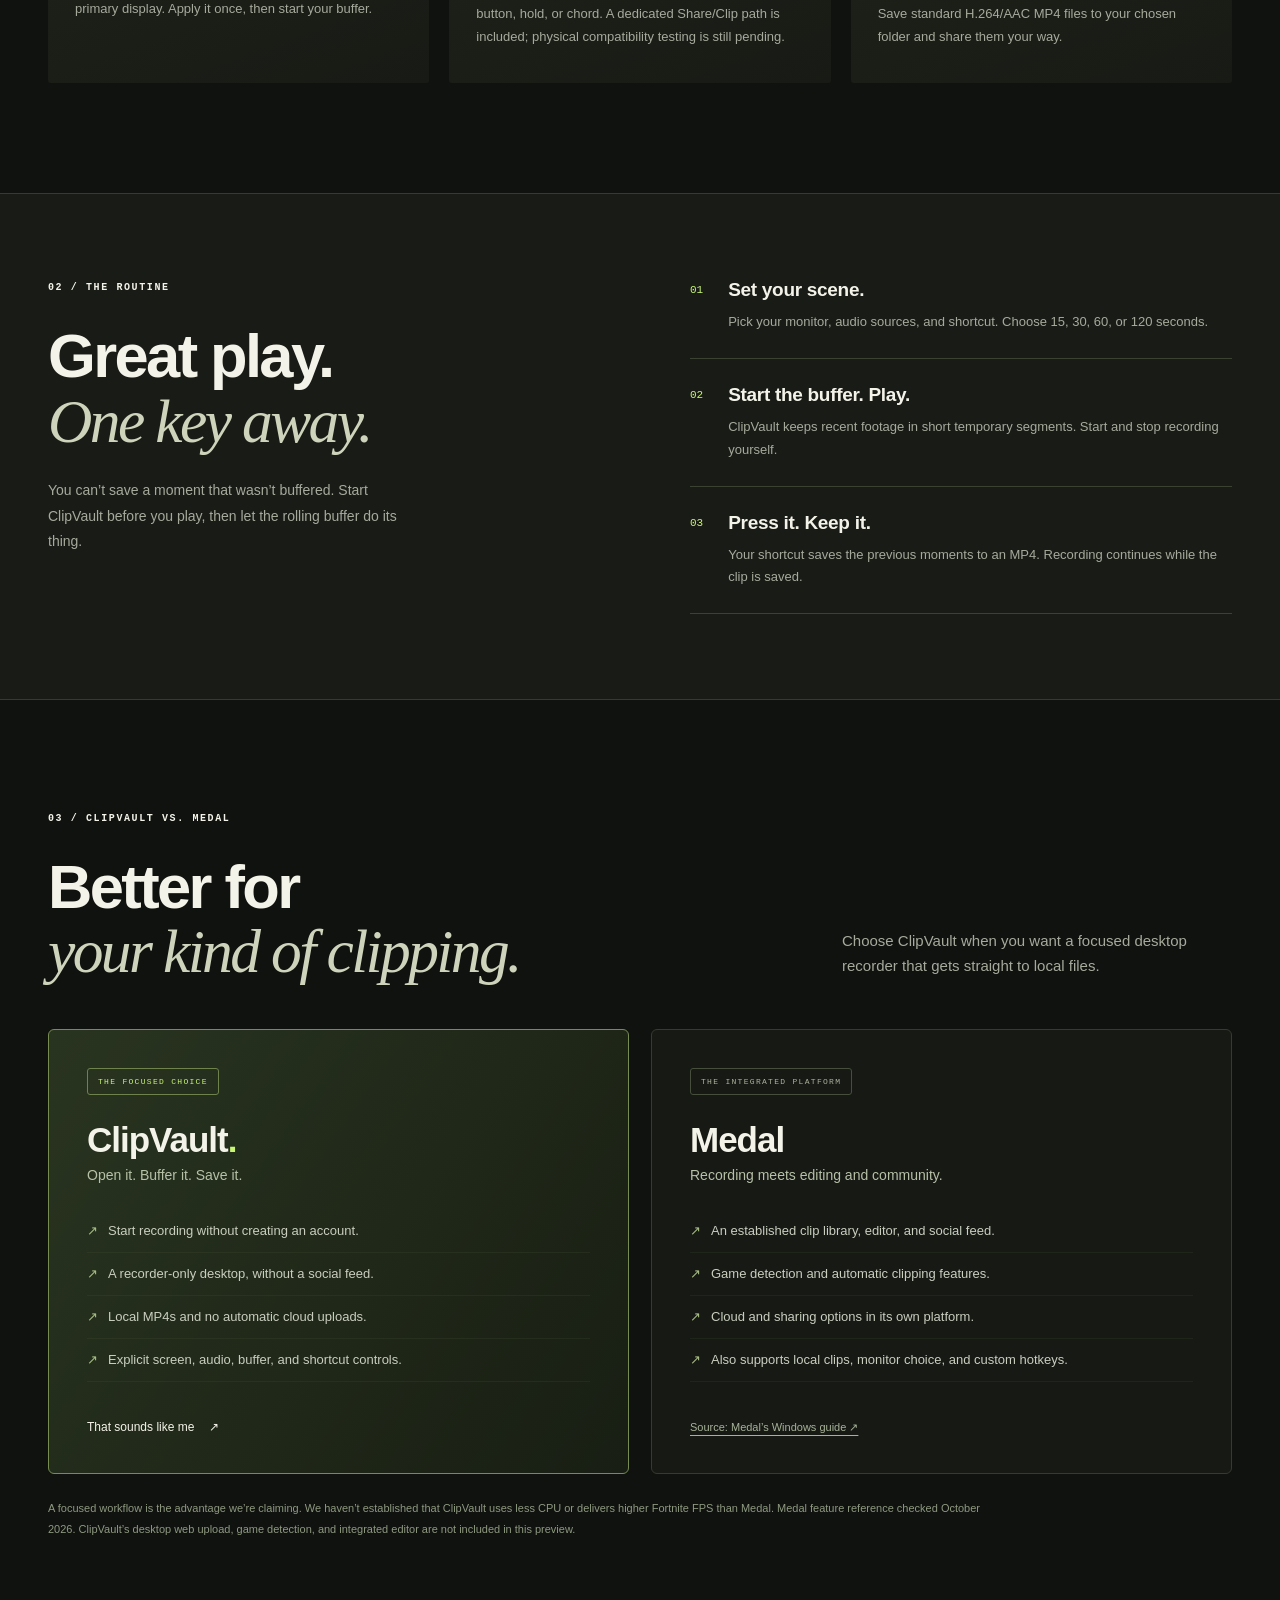
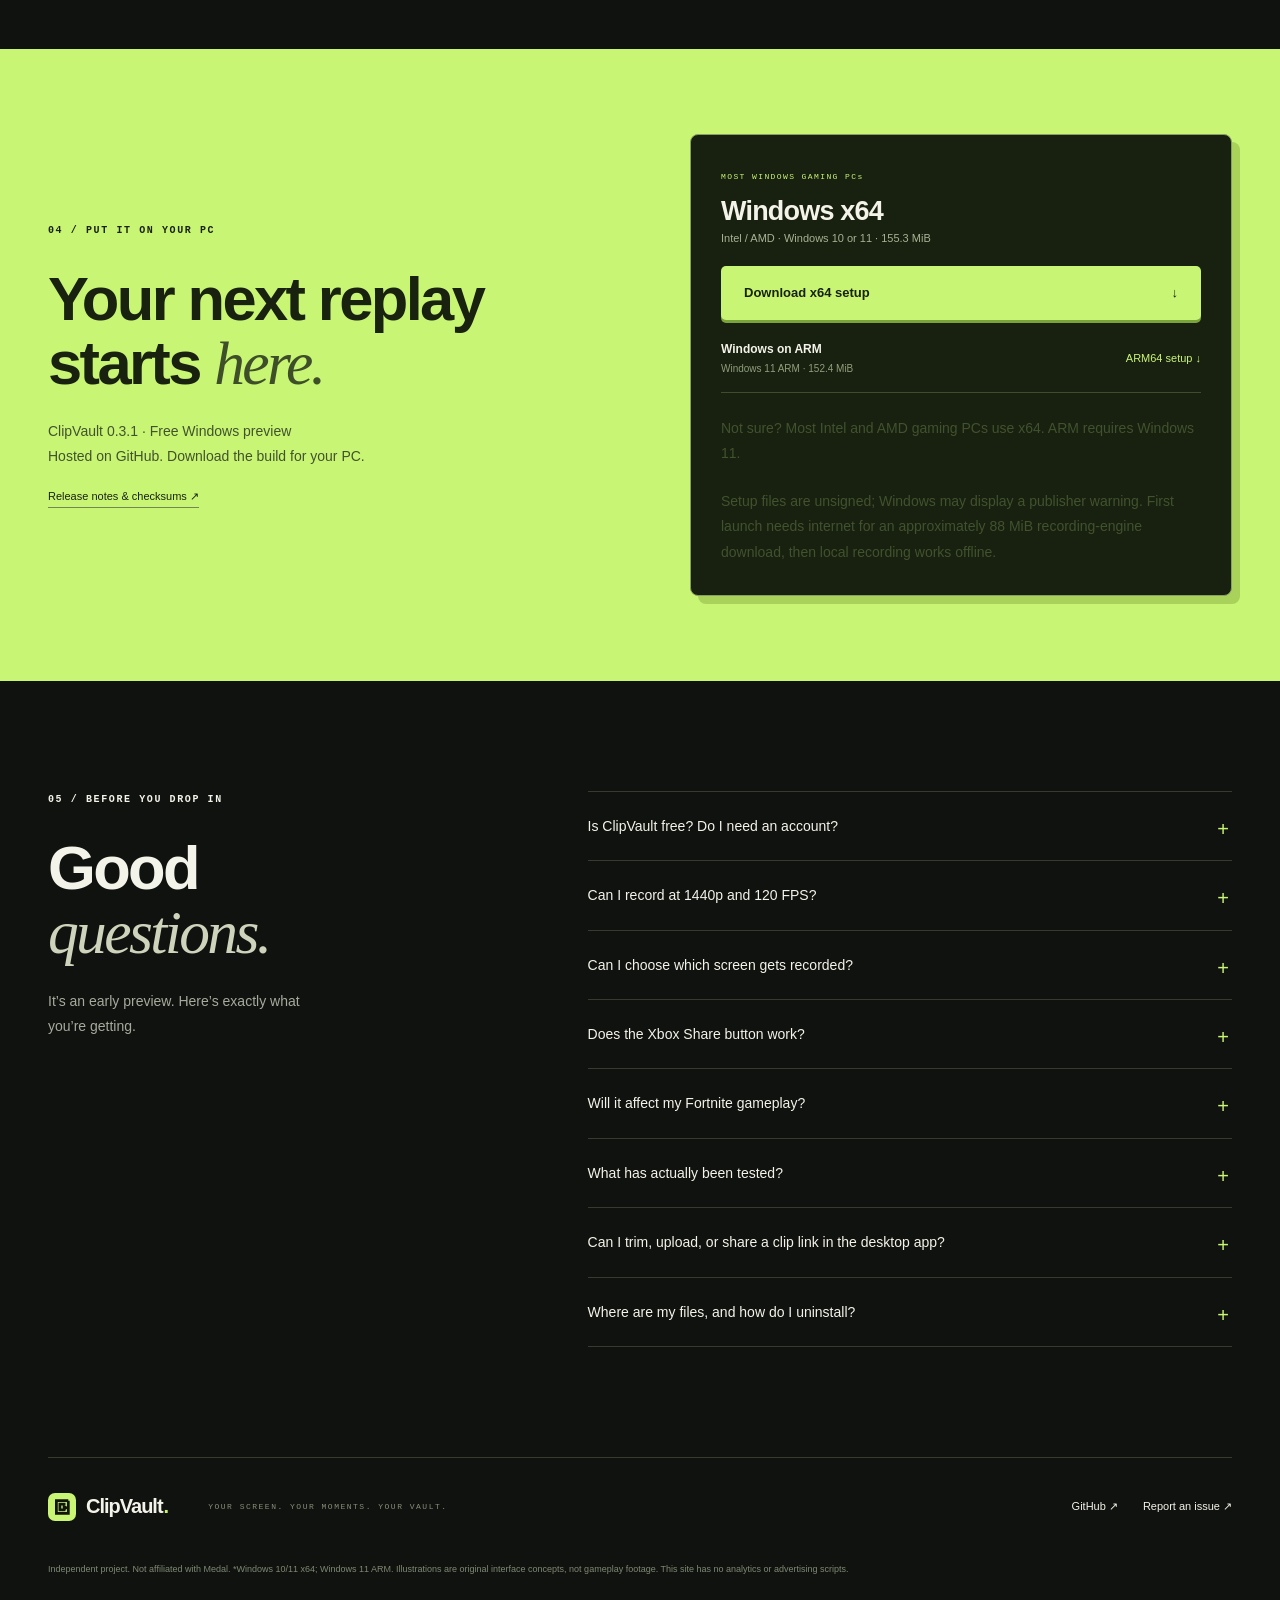
==== commit 6a1c03d1: "Serve ClipVault at the short public address with download recovery links" ====
--- a/index.html
+++ b/index.html
@@ -19,11 +19,11 @@
   <main id="main">
     <section class="hero wrap">
       <div class="hero-copy">
-        <p class="eyebrow"><span class="dot"></span> WINDOWS REPLAY RECORDER <span class="version-tag">0.3.0 PREVIEW</span></p>
+        <p class="eyebrow"><span class="dot"></span> WINDOWS REPLAY RECORDER <span class="version-tag">0.3.1 PREVIEW</span></p>
         <h1>THE MOMENT’S<br>YOURS.<br><span>KEEP IT.</span><i aria-hidden="true">↗</i></h1>
         <p class="intro">The clutch. The chaos. The “did you see that?”<br>Save the last few seconds with one shortcut.<br>Keep the MP4 right on your PC.</p>
         <div class="hero-actions"><a class="button lime" href="#download"><svg viewBox="0 0 20 20" aria-hidden="true"><path d="M10 2v10m-4-4 4 4 4-4M3 13v4h14v-4"/></svg>Download for Windows</a><a class="text-link" href="#how">See how it works <span>↓</span></a></div>
-        <p class="micro">New: 1440p / 120 FPS options + improved audio<br>Free preview <span>·</span> No account to record <span>·</span> Windows 10 / 11*</p>
+        <p class="micro">1440p / 120 FPS · 25+ Mbps · NVIDIA GPU capture<br>Free preview <span>·</span> No account to record <span>·</span> Windows 10 / 11*</p>
       </div>
       <div class="hero-art" aria-label="Illustrated preview of the ClipVault recorder. Not recorded gameplay.">
         <div class="orbit orbit-one"></div><div class="orbit orbit-two"></div><div class="art-label">IN THE GAME. IN THE VAULT.</div>
@@ -57,19 +57,19 @@
       <div class="compare-cards"><article class="compare-card ours"><span class="pill">THE FOCUSED CHOICE</span><h3>ClipVault<span>.</span></h3><p class="compare-lede">Open it. Buffer it. Save it.</p><ul><li>Start recording without creating an account.</li><li>A recorder-only desktop, without a social feed.</li><li>Local MP4s and no automatic cloud uploads.</li><li>Explicit screen, audio, buffer, and shortcut controls.</li></ul><a href="#download" class="text-link">That sounds like me <span>↗</span></a></article><article class="compare-card"><span class="pill neutral">THE INTEGRATED PLATFORM</span><h3>Medal</h3><p class="compare-lede">Recording meets editing and community.</p><ul><li>An established clip library, editor, and social feed.</li><li>Game detection and automatic clipping features.</li><li>Cloud and sharing options in its own platform.</li><li>Also supports local clips, monitor choice, and custom hotkeys.</li></ul><a href="https://support.medal.tv/support/solutions/articles/48000959661-getting-started-with-medal-on-windows" class="source-link" target="_blank" rel="noopener noreferrer">Source: Medal’s Windows guide ↗</a></article></div>
       <p class="compare-note">A focused workflow is the advantage we’re claiming. We haven’t established that ClipVault uses less CPU or delivers higher Fortnite FPS than Medal. Medal feature reference checked October 2026. ClipVault’s desktop web upload, game detection, and integrated editor are not included in this preview.</p>
     </section>
-    <section id="download" class="download-section"><div class="wrap download-layout"><div><p class="eyebrow">04 / PUT IT ON YOUR PC</p><h2>Your next replay<br>starts <span class="serif">here.</span></h2><p>ClipVault 0.3.0 · Free Windows preview<br>Hosted on GitHub. Download the build for your PC.</p><a class="release-link" href="https://github.com/Lilmonkey318/clipvault/releases/tag/v0.3.0">Release notes &amp; checksums ↗</a></div><div class="download-box">
-        <div class="download-choice"><span class="choice-label">MOST WINDOWS GAMING PCs</span><h3>Windows x64</h3><p>Intel / AMD · Windows 10 or 11 · <span data-size="x64">155 MB</span></p><a class="button lime full" data-download="x64" href="https://github.com/Lilmonkey318/clipvault/releases/download/v0.3.0/ClipVault-0.3.0-Setup-x64.exe">Download x64 setup <span aria-hidden="true">↓</span></a></div>
-        <div class="arm-choice"><div><strong>Windows on ARM</strong><span>Windows 11 ARM · <span data-size="arm64">152 MB</span></span></div><a data-download="arm64" href="https://github.com/Lilmonkey318/clipvault/releases/download/v0.3.0/ClipVault-0.3.0-Setup-arm64.exe">ARM64 setup ↓</a></div>
+    <section id="download" class="download-section"><div class="wrap download-layout"><div><p class="eyebrow">04 / PUT IT ON YOUR PC</p><h2>Your next replay<br>starts <span class="serif">here.</span></h2><p>ClipVault 0.3.1 · Free Windows preview<br>Hosted on GitHub. Download the build for your PC.</p><a class="release-link" href="https://github.com/Lilmonkey318/clipvault/releases/tag/v0.3.1">Release notes &amp; checksums ↗</a></div><div class="download-box">
+        <div class="download-choice"><span class="choice-label">MOST WINDOWS GAMING PCs</span><h3>Windows x64</h3><p>Intel / AMD · Windows 10 or 11 · <span data-size="x64">155 MB</span></p><a class="button lime full" data-download="x64" href="https://github.com/Lilmonkey318/clipvault/releases/download/v0.3.1/ClipVault-0.3.1-Setup-x64.exe">Download x64 setup <span aria-hidden="true">↓</span></a></div>
+        <div class="arm-choice"><div><strong>Windows on ARM</strong><span>Windows 11 ARM · <span data-size="arm64">152 MB</span></span></div><a data-download="arm64" href="https://github.com/Lilmonkey318/clipvault/releases/download/v0.3.1/ClipVault-0.3.1-Setup-arm64.exe">ARM64 setup ↓</a></div>
         <p class="download-help" id="platform-hint">Not sure? Most Intel and AMD gaming PCs use x64. ARM requires Windows 11.</p>
         <p class="download-small">Setup files are unsigned; Windows may display a publisher warning. First launch needs internet for an approximately 88 MiB recording-engine download, then local recording works offline.</p>
       </div></div></section>
     <section id="questions" class="section wrap faq-layout"><div><p class="eyebrow">05 / BEFORE YOU DROP IN</p><h2>Good<br><span class="serif">questions.</span></h2><p>It’s an early preview. Here’s exactly what you’re getting.</p></div><div class="faq-list">
-      <details><summary>Is ClipVault free? Do I need an account?</summary><p>The 0.3.0 desktop preview is free to download. No account is needed for local recording, and no footage is uploaded automatically. There’s no payment or subscription in this release.</p></details>
-      <details><summary>Can I record at 1440p and 120 FPS?</summary><p>Yes. Version 0.3.0 adds 1440p and 120 FPS options, plus a Quality preset at 80 Mbps. Audio uses continuous sample timing and larger ordered batches to reduce choppiness. Smaller sources keep their aspect ratio without upscaling. Sustained 120 FPS depends on your display, game and encoder headroom; check the live capture FPS. A real FFmpeg test preserved distinct 1440p/120 FPS motion and continuous audio through recording and MP4 export. This is not a Fortnite performance benchmark.</p></details>
+      <details><summary>Is ClipVault free? Do I need an account?</summary><p>The 0.3.1 desktop preview is free to download. No account is needed for local recording, and no footage is uploaded automatically. There’s no payment or subscription in this release.</p></details>
+      <details><summary>Can I record at 1440p and 120 FPS?</summary><p>Yes. Version 0.3.1 adds 1440p and 120 FPS options, plus a Quality preset at 80 Mbps. Bitrate starts at 25 Mbps and goes up to 120 Mbps; the Quality preset uses 80 Mbps. Eligible NVIDIA captures now keep native-size frames on the GPU, with compatibility fallback. This path still needs testing on the RTX 5060 Ti. Audio uses continuous sample timing and larger ordered batches to reduce choppiness. Smaller sources keep their aspect ratio without upscaling. Sustained 120 FPS depends on your display, game and encoder headroom; check the live capture FPS. A real FFmpeg test preserved distinct 1440p/120 FPS motion and continuous audio through recording and MP4 export. This is not a Fortnite performance benchmark.</p></details>
       <details><summary>Can I choose which screen gets recorded?</summary><p>Yes. Open Recorder settings → Screen to record, pick your named monitor or Follow Windows primary screen, then Apply settings while stopped. Start the buffer afterward. Recording stops if the selected display disconnects. Multiple-monitor placement has logic tests; a physical two-monitor check remains pending.</p></details>
       <details><summary>Does the Xbox Share button work?</summary><p>There’s a dedicated Windows GameInput path for Share/Clip and Guide, alongside standard Xbox button mapping. API availability was checked, but physical Share-button tests are still pending. Firmware, Windows, and USB/Bluetooth connections can affect support. Game Bar may also respond to the button.</p></details>
-      <details><summary>Will it affect my Fortnite gameplay?</summary><p>Recording uses CPU, GPU, and disk resources. Start with the Gaming preset: 720p, 30 FPS, 6 Mbps. Fortnite frame times and FPS have not been benchmarked against Medal. Hardware encoding availability depends on your PC; CPU fallback is included. Heavy load can stop recording if audio falls behind.</p></details>
-      <details><summary>What has actually been tested?</summary><p>81 logic and API tests pass across the project. Installer checks, engine download and offline reuse, saved monitor preference, and an installed Windows ARM64 15-second MP4 save/decode have been exercised. Recording continued during saving. The new controlled Windows screen/audio check captured all 15 visual pulses with continuous audio and at most 104 ms timing difference in the installed app at neutral adjustment. Device-specific timing, native x64 gaming, and physical controller testing still need wider checks.</p></details>
+      <details><summary>Will it affect my Fortnite gameplay?</summary><p>Recording uses CPU, GPU, and disk resources. Start with the Gaming preset: 720p, 30 FPS, 25 Mbps. Fortnite frame times and FPS have not been benchmarked against Medal. Hardware encoding availability depends on your PC; CPU fallback is included. Heavy load can stop recording if audio falls behind.</p></details>
+      <details><summary>What has actually been tested?</summary><p>84 logic and API tests pass across the project. Installer checks, engine download and offline reuse, saved monitor preference, and an installed Windows ARM64 15-second MP4 save/decode have been exercised. Recording continued during saving. The new controlled Windows screen/audio check captured all 15 visual pulses with continuous audio and at most 104 ms timing difference in the installed app at neutral adjustment. Device-specific timing, native x64 gaming, and physical controller testing still need wider checks.</p></details>
       <details><summary>Can I trim, upload, or share a clip link in the desktop app?</summary><p>This downloadable preview saves MP4 files locally. Upload those files manually to a service you choose. Desktop login, one-click upload, built-in trimming, automatic game detection, and a hosted ClipVault clip-sharing platform aren’t included in this download.</p></details>
       <details><summary>Where are my files, and how do I uninstall?</summary><p>Clips save to Videos/ClipVault by default, or your selected output folder. Use Open clips folder in the app. Closing the window keeps ClipVault in the tray; choose Quit ClipVault to exit. Remove it through Windows Installed apps. Your clips and preferences are preserved.</p></details>
     </div></section>
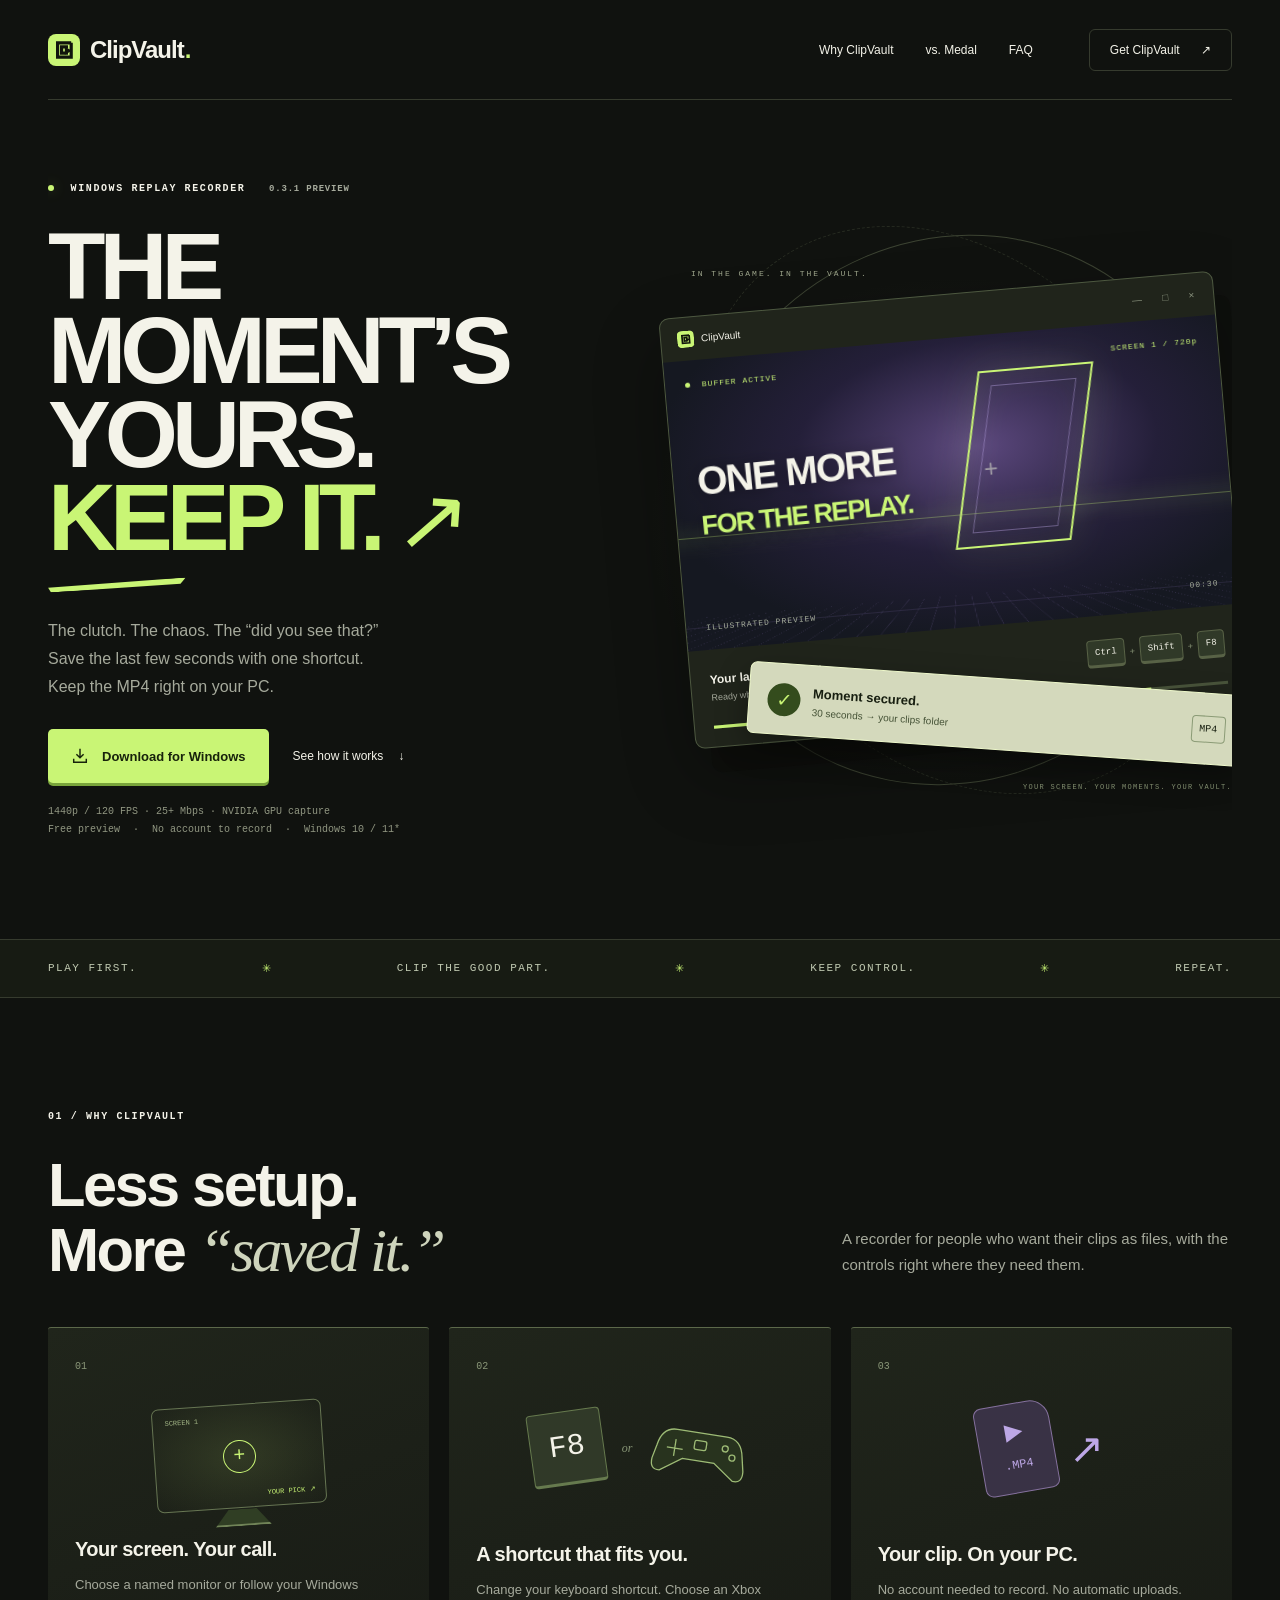
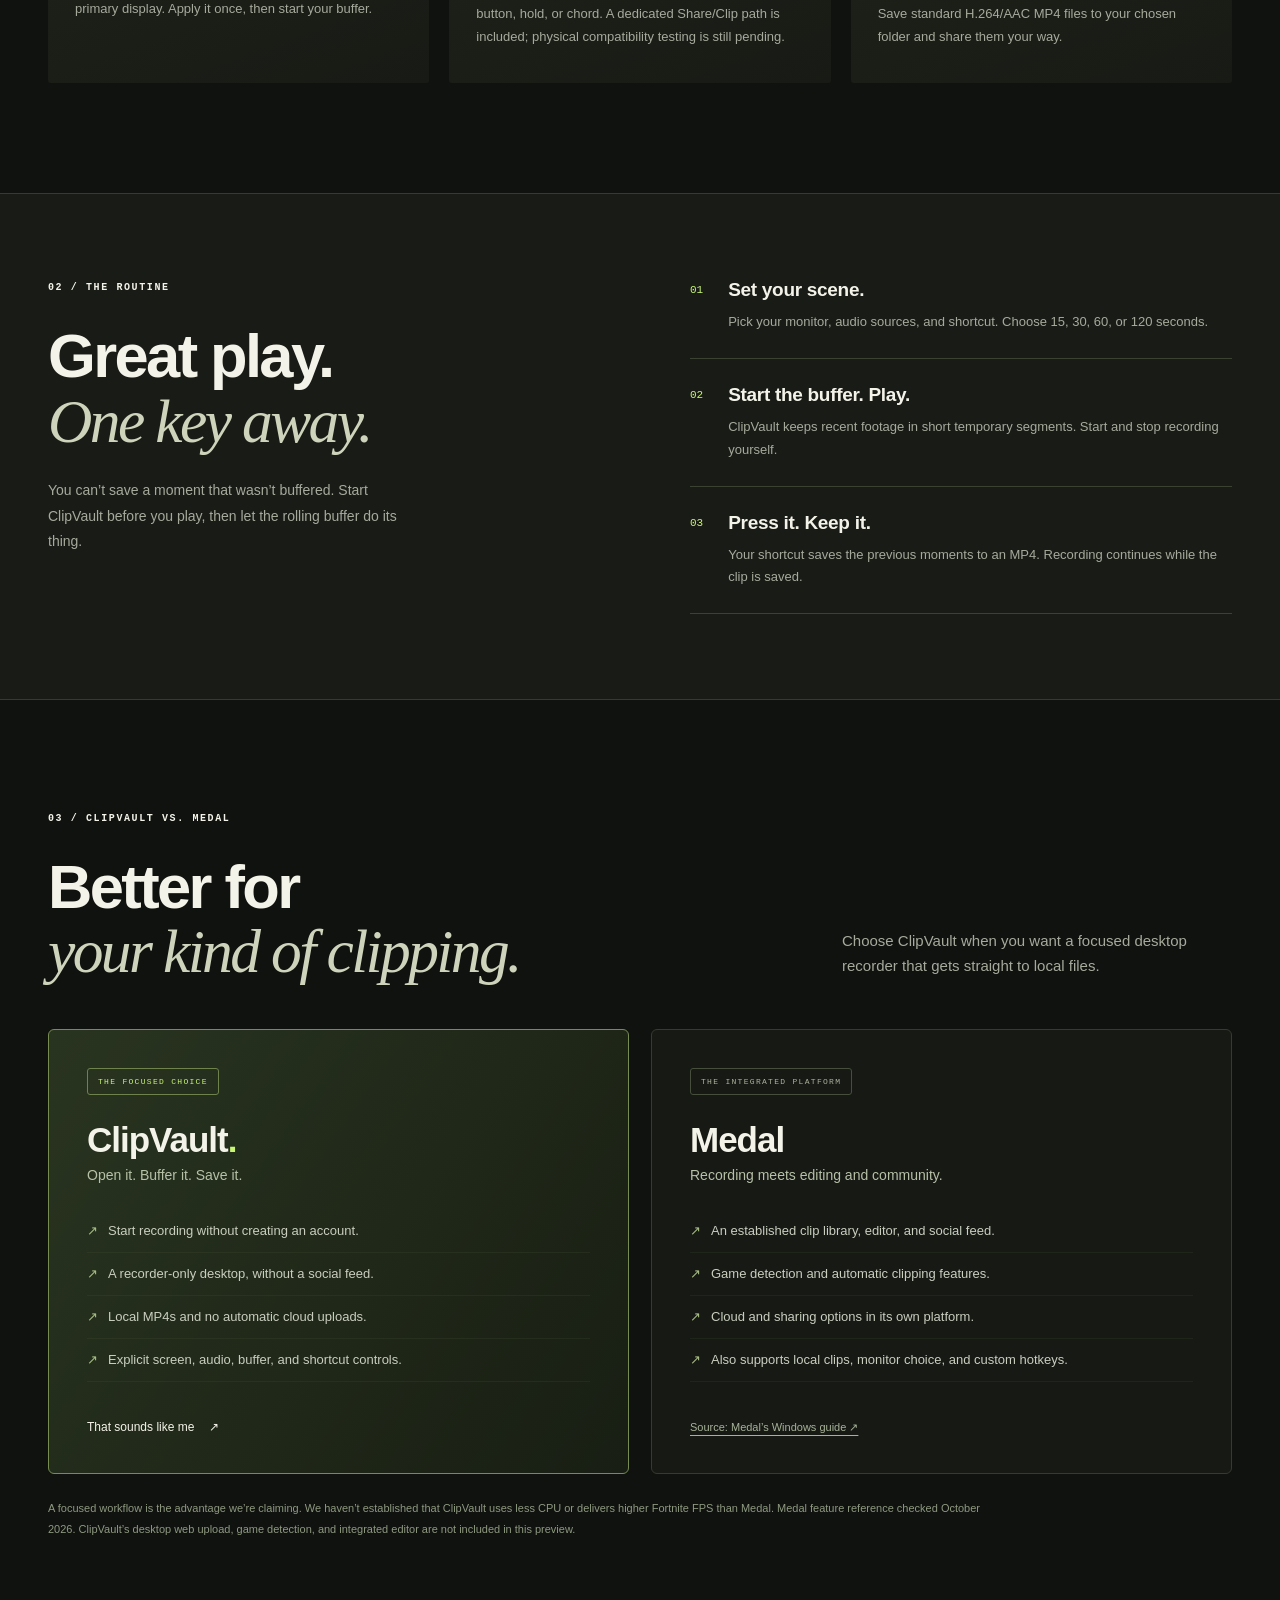
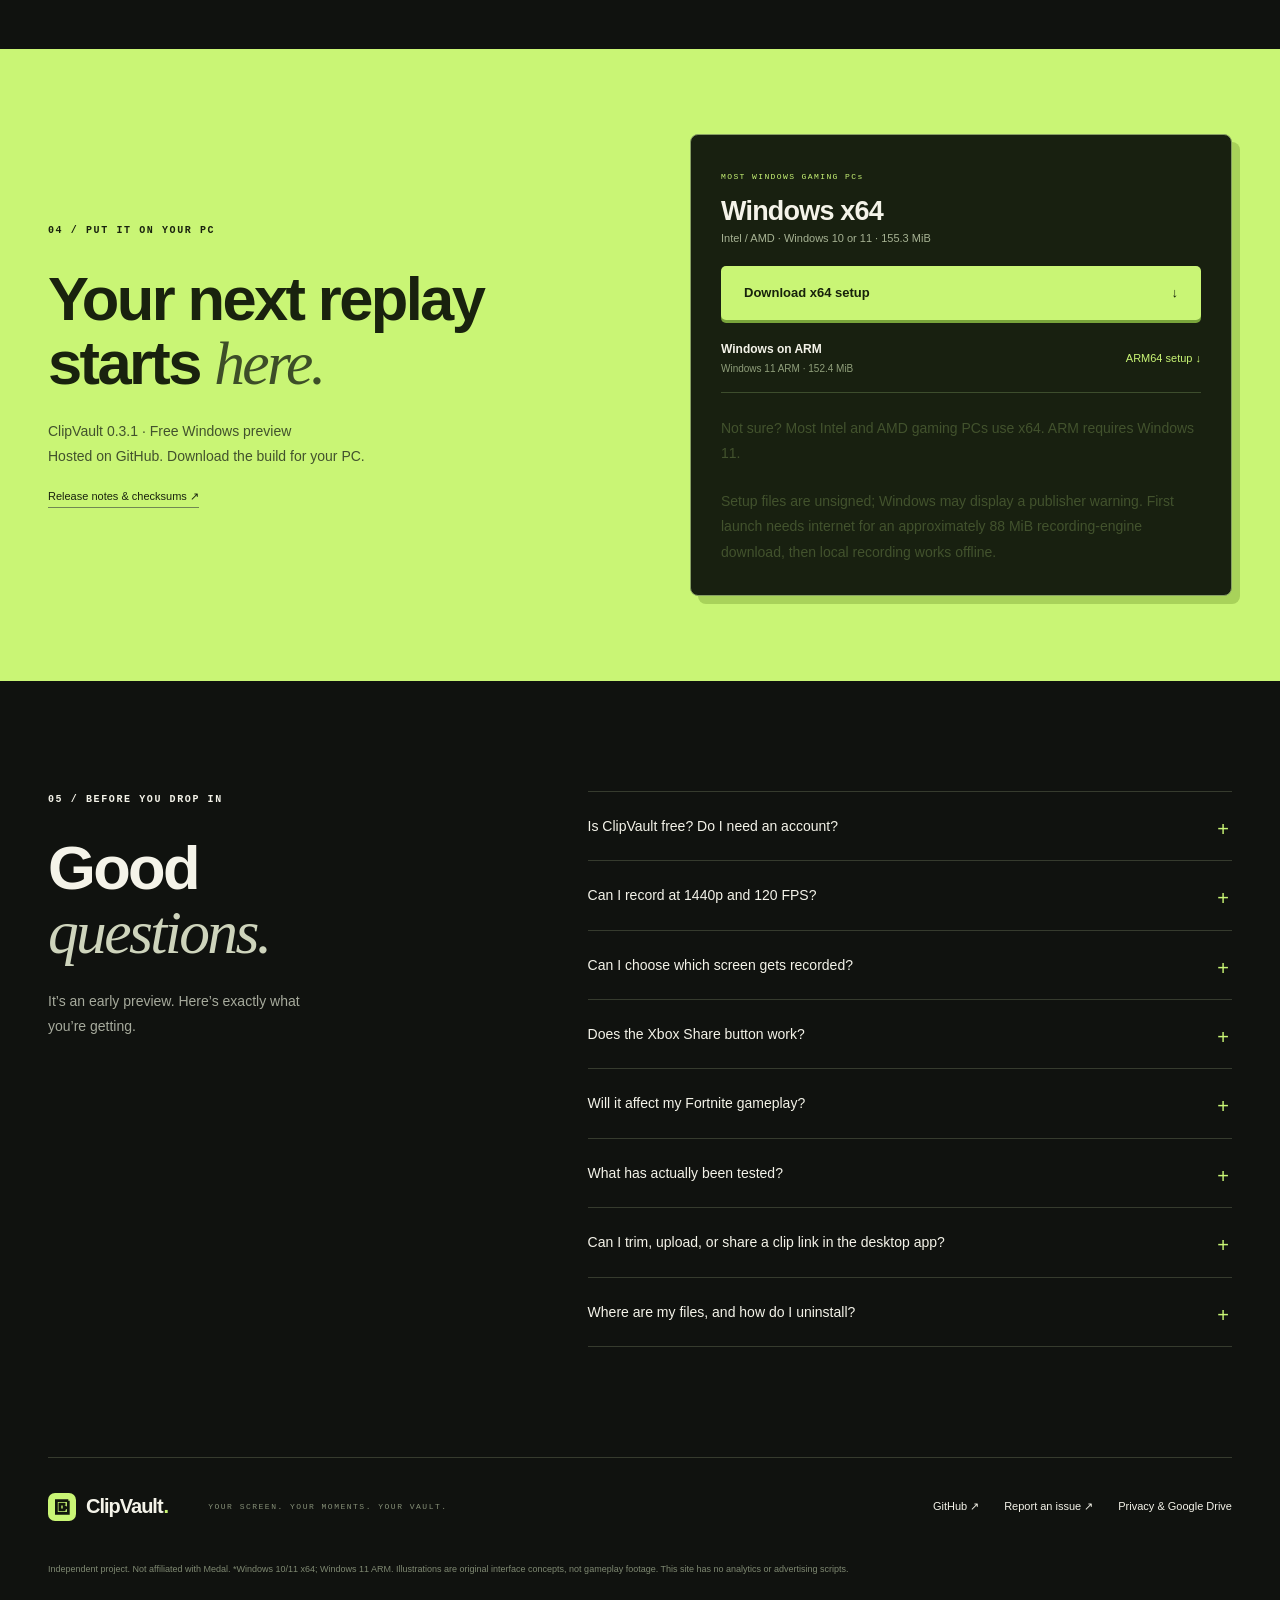
==== commit 3457ca03: "Serve ClipVault at the short public address with download recovery links" ====
--- a/index.html
+++ b/index.html
@@ -69,11 +69,11 @@
       <details><summary>Can I choose which screen gets recorded?</summary><p>Yes. Open Recorder settings → Screen to record, pick your named monitor or Follow Windows primary screen, then Apply settings while stopped. Start the buffer afterward. Recording stops if the selected display disconnects. Multiple-monitor placement has logic tests; a physical two-monitor check remains pending.</p></details>
       <details><summary>Does the Xbox Share button work?</summary><p>There’s a dedicated Windows GameInput path for Share/Clip and Guide, alongside standard Xbox button mapping. API availability was checked, but physical Share-button tests are still pending. Firmware, Windows, and USB/Bluetooth connections can affect support. Game Bar may also respond to the button.</p></details>
       <details><summary>Will it affect my Fortnite gameplay?</summary><p>Recording uses CPU, GPU, and disk resources. Start with the Gaming preset: 720p, 30 FPS, 25 Mbps. Fortnite frame times and FPS have not been benchmarked against Medal. Hardware encoding availability depends on your PC; CPU fallback is included. Heavy load can stop recording if audio falls behind.</p></details>
-      <details><summary>What has actually been tested?</summary><p>84 logic and API tests pass across the project. Installer checks, engine download and offline reuse, saved monitor preference, and an installed Windows ARM64 15-second MP4 save/decode have been exercised. Recording continued during saving. The new controlled Windows screen/audio check captured all 15 visual pulses with continuous audio and at most 104 ms timing difference in the installed app at neutral adjustment. Device-specific timing, native x64 gaming, and physical controller testing still need wider checks.</p></details>
+      <details><summary>What has actually been tested?</summary><p>84 logic and API tests pass across the project. Installer checks, engine download and offline reuse, saved monitor preference, and an installed Windows ARM64 15-second MP4 save/decode have been exercised. Recording continued during saving. The audio pipeline passed a prior 0.3.0 installed-app check within 104 ms. The 0.3.1 save/decode succeeded, but fresh synchronization testing was inconclusive because the expected pattern could not be isolated. Device-specific timing, native x64 gaming, and physical controller testing still need wider checks.</p></details>
       <details><summary>Can I trim, upload, or share a clip link in the desktop app?</summary><p>This downloadable preview saves MP4 files locally. Upload those files manually to a service you choose. Desktop login, one-click upload, built-in trimming, automatic game detection, and a hosted ClipVault clip-sharing platform aren’t included in this download.</p></details>
       <details><summary>Where are my files, and how do I uninstall?</summary><p>Clips save to Videos/ClipVault by default, or your selected output folder. Use Open clips folder in the app. Closing the window keeps ClipVault in the tray; choose Quit ClipVault to exit. Remove it through Windows Installed apps. Your clips and preferences are preserved.</p></details>
     </div></section>
   </main>
-  <footer class="footer wrap"><a class="brand" href="#"><img src="assets/mark.svg" alt="" width="28" height="28">ClipVault<span>.</span></a><p>YOUR SCREEN. YOUR MOMENTS. YOUR VAULT.</p><div><a href="https://github.com/Lilmonkey318/clipvault">GitHub ↗</a><a href="https://github.com/Lilmonkey318/clipvault/issues">Report an issue ↗</a></div><small>Independent project. Not affiliated with Medal. *Windows 10/11 x64; Windows 11 ARM. Illustrations are original interface concepts, not gameplay footage. This site has no analytics or advertising scripts.</small></footer>
+  <footer class="footer wrap"><a class="brand" href="#"><img src="assets/mark.svg" alt="" width="28" height="28">ClipVault<span>.</span></a><p>YOUR SCREEN. YOUR MOMENTS. YOUR VAULT.</p><div><a href="https://github.com/Lilmonkey318/clipvault">GitHub ↗</a><a href="https://github.com/Lilmonkey318/clipvault/issues">Report an issue ↗</a><a href="privacy.html">Privacy &amp; Google Drive</a></div><small>Independent project. Not affiliated with Medal. *Windows 10/11 x64; Windows 11 ARM. Illustrations are original interface concepts, not gameplay footage. This site has no analytics or advertising scripts.</small></footer>
 </body>
 </html>
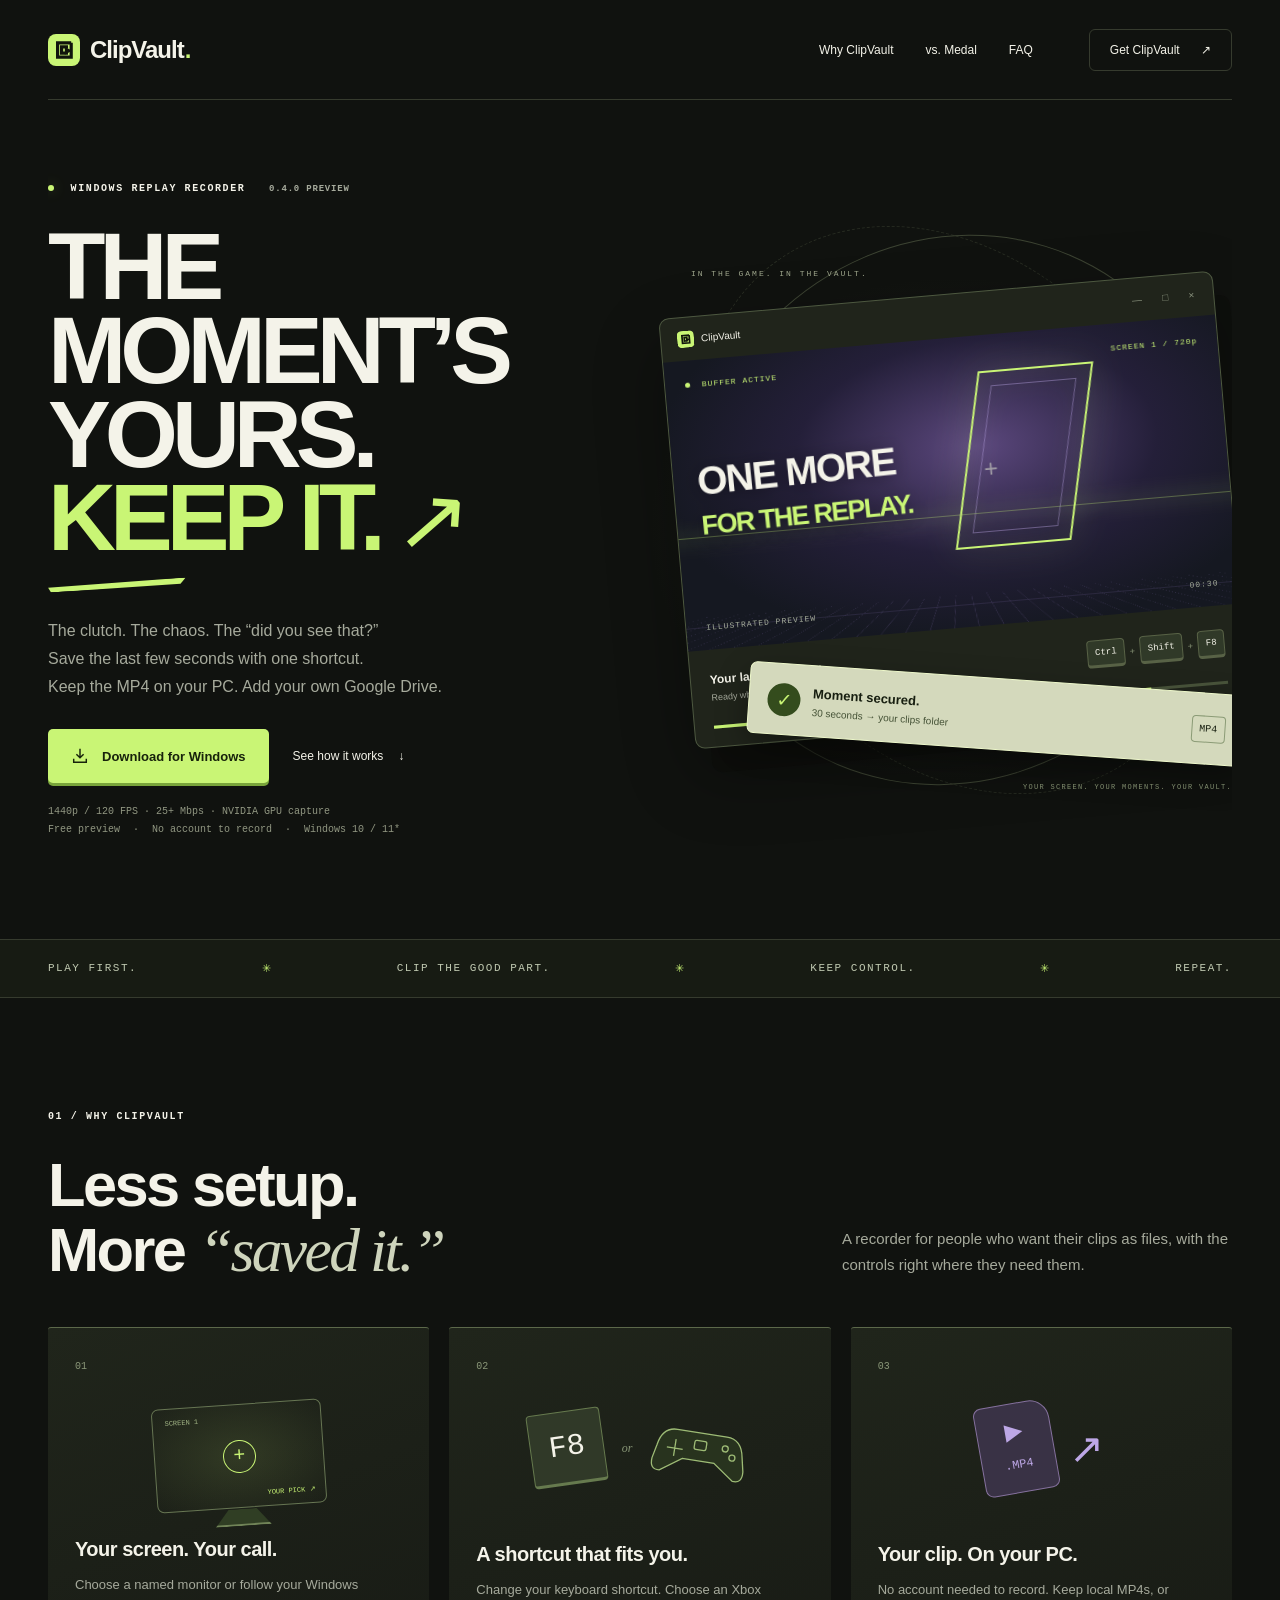
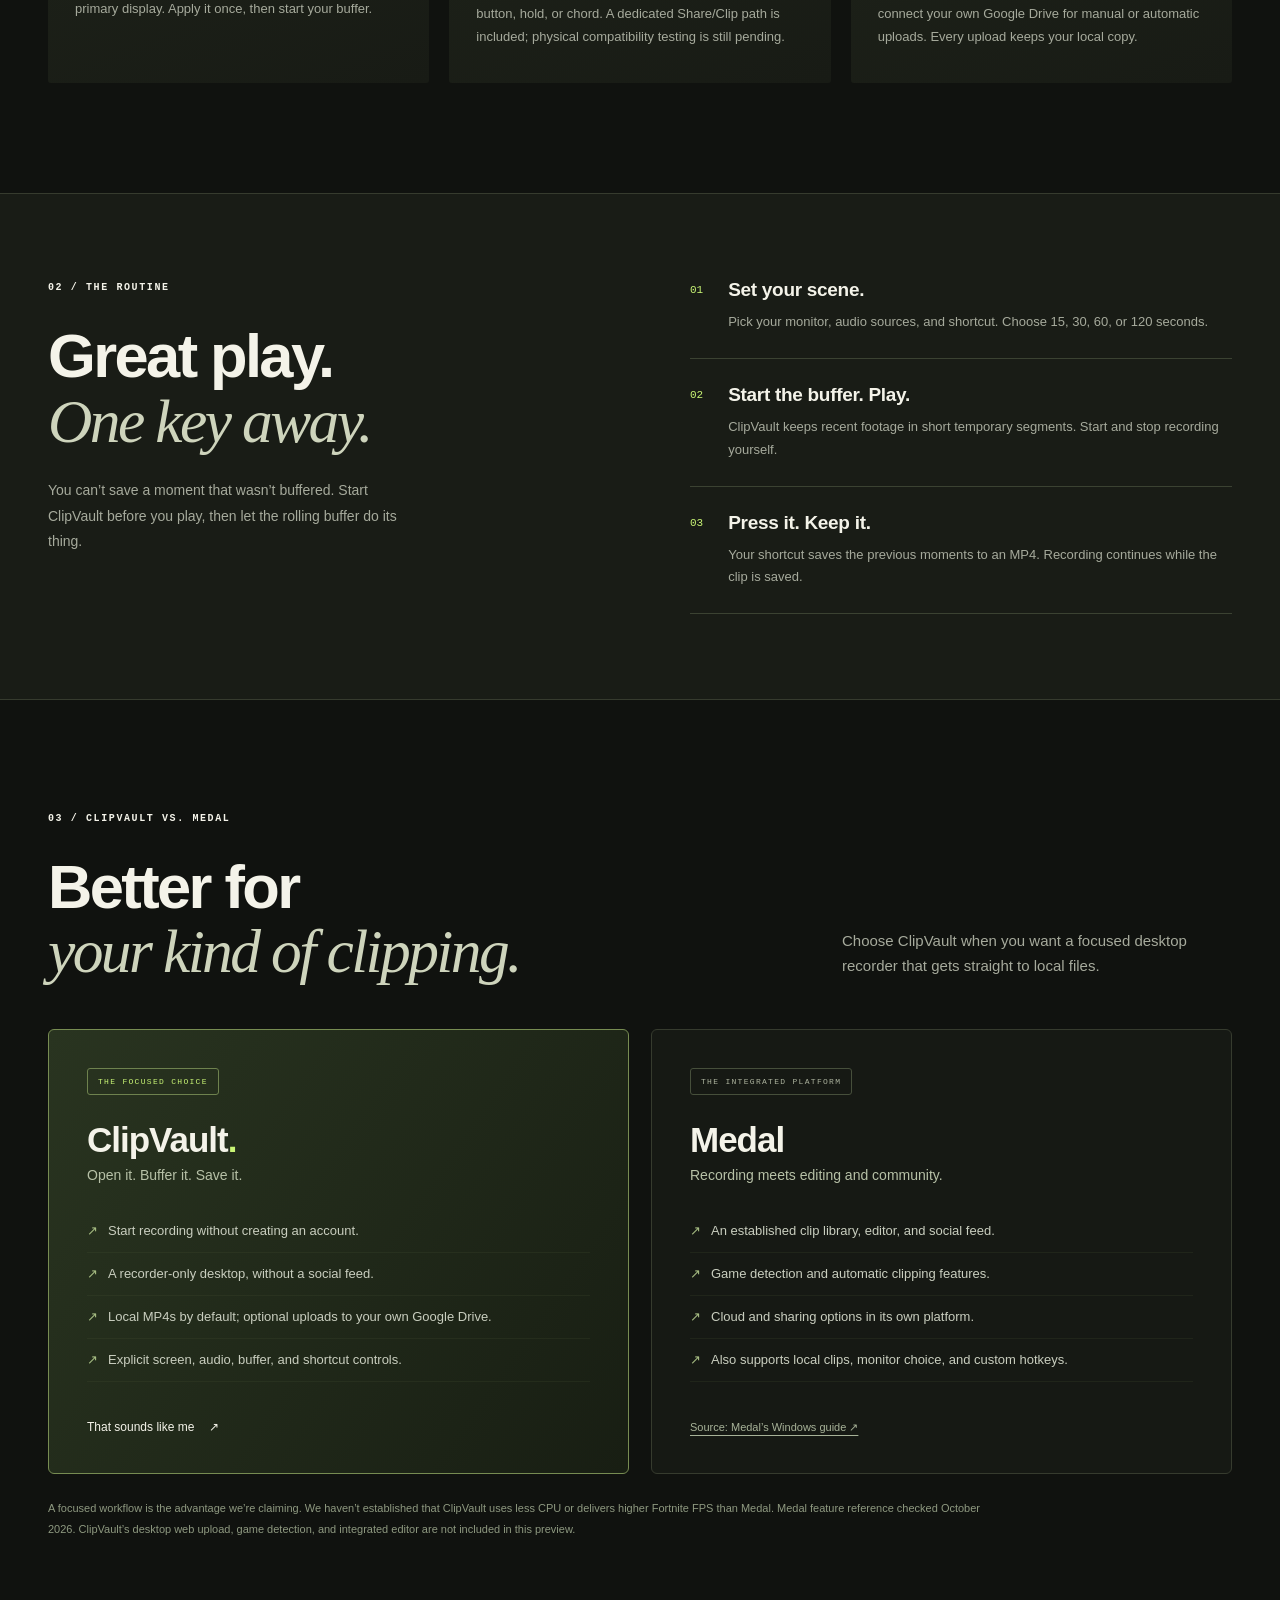
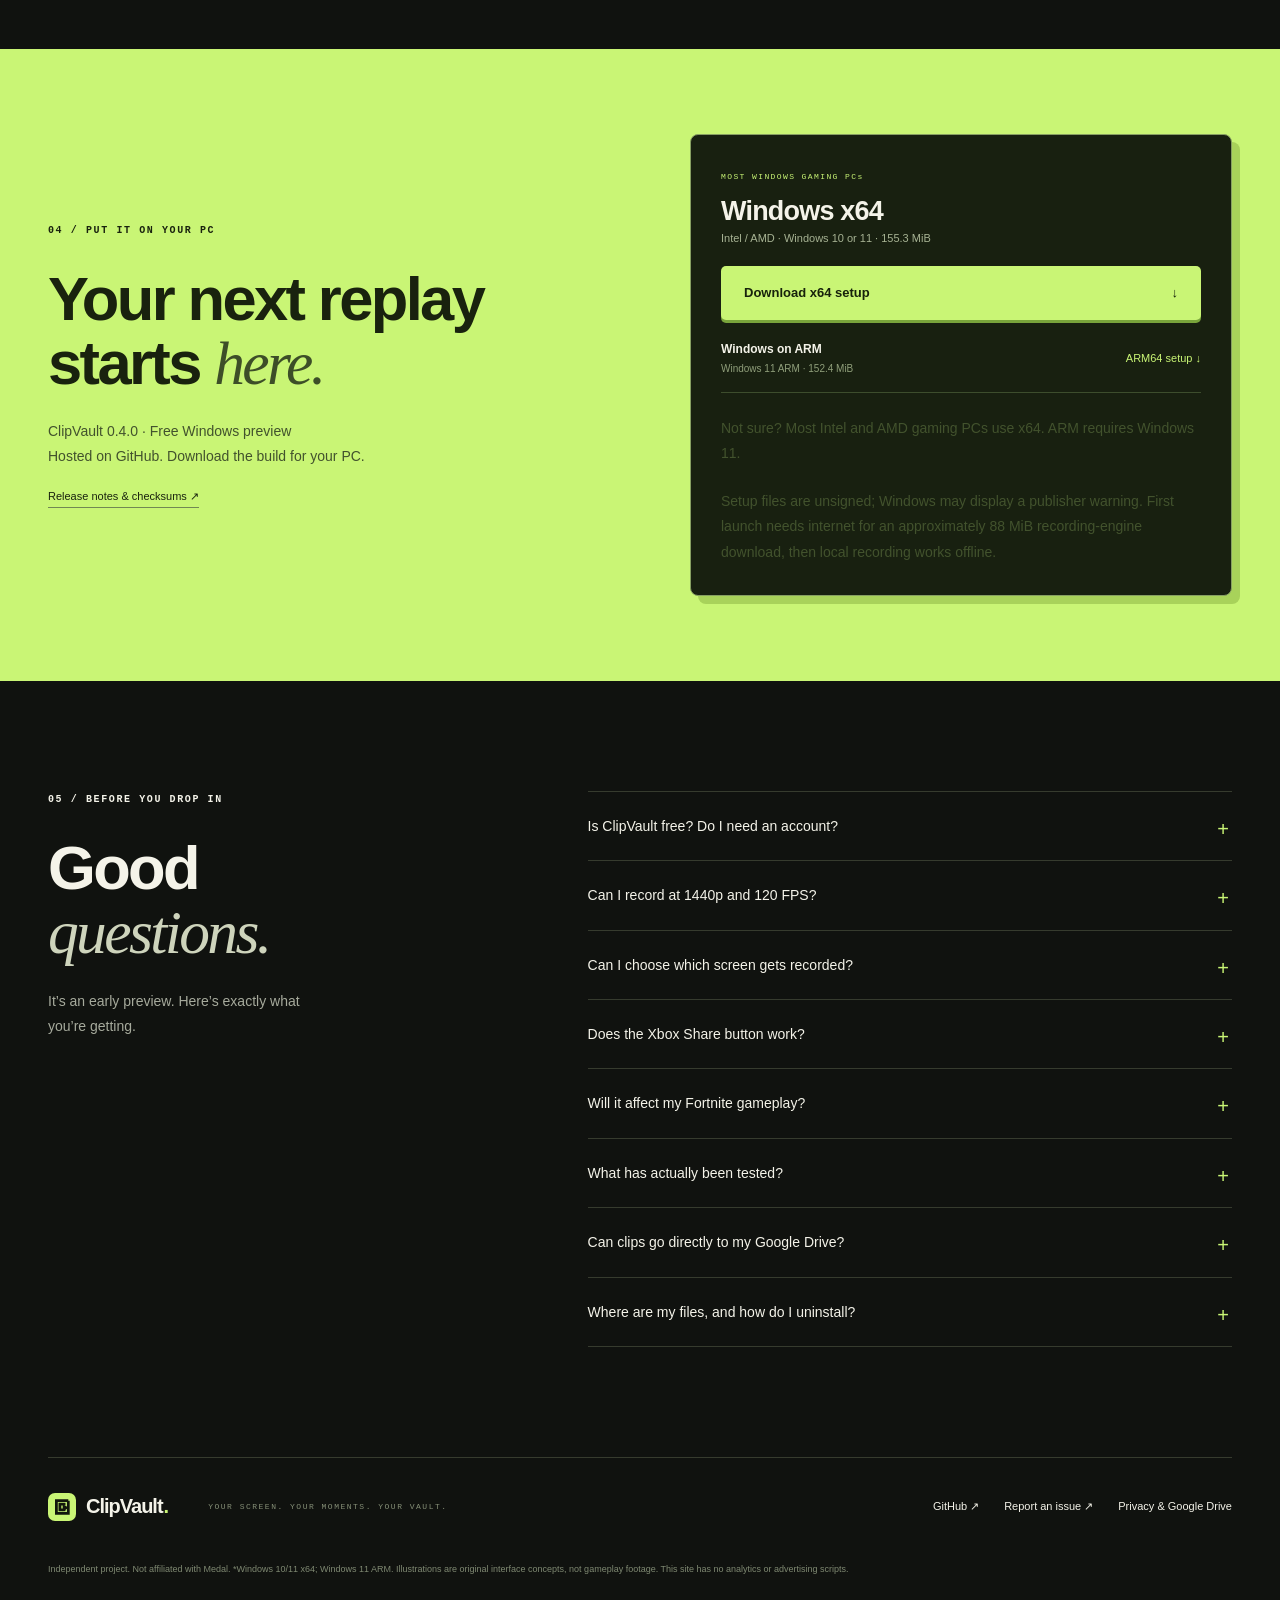
==== commit 485b96a8: "Serve ClipVault at the short public address with download recovery links" ====
--- a/index.html
+++ b/index.html
@@ -19,9 +19,9 @@
   <main id="main">
     <section class="hero wrap">
       <div class="hero-copy">
-        <p class="eyebrow"><span class="dot"></span> WINDOWS REPLAY RECORDER <span class="version-tag">0.3.1 PREVIEW</span></p>
+        <p class="eyebrow"><span class="dot"></span> WINDOWS REPLAY RECORDER <span class="version-tag">0.4.0 PREVIEW</span></p>
         <h1>THE MOMENT’S<br>YOURS.<br><span>KEEP IT.</span><i aria-hidden="true">↗</i></h1>
-        <p class="intro">The clutch. The chaos. The “did you see that?”<br>Save the last few seconds with one shortcut.<br>Keep the MP4 right on your PC.</p>
+        <p class="intro">The clutch. The chaos. The “did you see that?”<br>Save the last few seconds with one shortcut.<br>Keep the MP4 on your PC. Add your own Google Drive.</p>
         <div class="hero-actions"><a class="button lime" href="#download"><svg viewBox="0 0 20 20" aria-hidden="true"><path d="M10 2v10m-4-4 4 4 4-4M3 13v4h14v-4"/></svg>Download for Windows</a><a class="text-link" href="#how">See how it works <span>↓</span></a></div>
         <p class="micro">1440p / 120 FPS · 25+ Mbps · NVIDIA GPU capture<br>Free preview <span>·</span> No account to record <span>·</span> Windows 10 / 11*</p>
       </div>
@@ -48,29 +48,29 @@
       <div class="feature-grid">
         <article class="feature"><span class="feature-no">01</span><div class="mini-monitor" aria-hidden="true"><span>SCREEN 1</span><i></i><small>YOUR PICK ↗</small></div><h3>Your screen. Your call.</h3><p>Choose a named monitor or follow your Windows primary display. Apply it once, then start your buffer.</p></article>
         <article class="feature"><span class="feature-no">02</span><div class="shortcut-visual" aria-hidden="true"><kbd>F8</kbd><span>or</span><svg viewBox="0 0 100 65"><path d="M25 17Q10 17 7 35L4 49Q3 61 13 60L34 45h32l21 15q10 1 9-11l-3-14q-3-18-18-18z"/><path d="M25 27v17m-8-8h16"/><circle cx="75" cy="29" r="3"/><circle cx="83" cy="37" r="3"/><rect x="44" y="25" width="12" height="9" rx="2"/></svg></div><h3>A shortcut that fits you.</h3><p>Change your keyboard shortcut. Choose an Xbox button, hold, or chord. A dedicated Share/Clip path is included; physical compatibility testing is still pending.</p></article>
-        <article class="feature"><span class="feature-no">03</span><div class="file-visual" aria-hidden="true"><div><span>▶</span><strong>.MP4</strong></div><i>↗</i></div><h3>Your clip. On your PC.</h3><p>No account needed to record. No automatic uploads. Save standard H.264/AAC MP4 files to your chosen folder and share them your way.</p></article>
+        <article class="feature"><span class="feature-no">03</span><div class="file-visual" aria-hidden="true"><div><span>▶</span><strong>.MP4</strong></div><i>↗</i></div><h3>Your clip. On your PC.</h3><p>No account needed to record. Keep local MP4s, or connect your own Google Drive for manual or automatic uploads. Every upload keeps your local copy.</p></article>
       </div>
     </section>
     <section id="how" class="how-section"><div class="wrap how-layout"><div><p class="eyebrow">02 / THE ROUTINE</p><h2>Great play.<br><span class="serif">One key away.</span></h2><p>You can’t save a moment that wasn’t buffered. Start ClipVault before you play, then let the rolling buffer do its thing.</p></div><ol class="steps"><li><span>01</span><div><h3>Set your scene.</h3><p>Pick your monitor, audio sources, and shortcut. Choose 15, 30, 60, or 120 seconds.</p></div></li><li><span>02</span><div><h3>Start the buffer. Play.</h3><p>ClipVault keeps recent footage in short temporary segments. Start and stop recording yourself.</p></div></li><li><span>03</span><div><h3>Press it. Keep it.</h3><p>Your shortcut saves the previous moments to an MP4. Recording continues while the clip is saved.</p></div></li></ol></div></section>
     <section id="compare" class="section wrap comparison">
       <div class="section-heading"><p class="eyebrow">03 / CLIPVAULT VS. MEDAL</p><h2>Better for<br><span class="serif">your kind of clipping.</span></h2><p>Choose ClipVault when you want a focused desktop recorder that gets straight to local files.</p></div>
-      <div class="compare-cards"><article class="compare-card ours"><span class="pill">THE FOCUSED CHOICE</span><h3>ClipVault<span>.</span></h3><p class="compare-lede">Open it. Buffer it. Save it.</p><ul><li>Start recording without creating an account.</li><li>A recorder-only desktop, without a social feed.</li><li>Local MP4s and no automatic cloud uploads.</li><li>Explicit screen, audio, buffer, and shortcut controls.</li></ul><a href="#download" class="text-link">That sounds like me <span>↗</span></a></article><article class="compare-card"><span class="pill neutral">THE INTEGRATED PLATFORM</span><h3>Medal</h3><p class="compare-lede">Recording meets editing and community.</p><ul><li>An established clip library, editor, and social feed.</li><li>Game detection and automatic clipping features.</li><li>Cloud and sharing options in its own platform.</li><li>Also supports local clips, monitor choice, and custom hotkeys.</li></ul><a href="https://support.medal.tv/support/solutions/articles/48000959661-getting-started-with-medal-on-windows" class="source-link" target="_blank" rel="noopener noreferrer">Source: Medal’s Windows guide ↗</a></article></div>
+      <div class="compare-cards"><article class="compare-card ours"><span class="pill">THE FOCUSED CHOICE</span><h3>ClipVault<span>.</span></h3><p class="compare-lede">Open it. Buffer it. Save it.</p><ul><li>Start recording without creating an account.</li><li>A recorder-only desktop, without a social feed.</li><li>Local MP4s by default; optional uploads to your own Google Drive.</li><li>Explicit screen, audio, buffer, and shortcut controls.</li></ul><a href="#download" class="text-link">That sounds like me <span>↗</span></a></article><article class="compare-card"><span class="pill neutral">THE INTEGRATED PLATFORM</span><h3>Medal</h3><p class="compare-lede">Recording meets editing and community.</p><ul><li>An established clip library, editor, and social feed.</li><li>Game detection and automatic clipping features.</li><li>Cloud and sharing options in its own platform.</li><li>Also supports local clips, monitor choice, and custom hotkeys.</li></ul><a href="https://support.medal.tv/support/solutions/articles/48000959661-getting-started-with-medal-on-windows" class="source-link" target="_blank" rel="noopener noreferrer">Source: Medal’s Windows guide ↗</a></article></div>
       <p class="compare-note">A focused workflow is the advantage we’re claiming. We haven’t established that ClipVault uses less CPU or delivers higher Fortnite FPS than Medal. Medal feature reference checked October 2026. ClipVault’s desktop web upload, game detection, and integrated editor are not included in this preview.</p>
     </section>
-    <section id="download" class="download-section"><div class="wrap download-layout"><div><p class="eyebrow">04 / PUT IT ON YOUR PC</p><h2>Your next replay<br>starts <span class="serif">here.</span></h2><p>ClipVault 0.3.1 · Free Windows preview<br>Hosted on GitHub. Download the build for your PC.</p><a class="release-link" href="https://github.com/Lilmonkey318/clipvault/releases/tag/v0.3.1">Release notes &amp; checksums ↗</a></div><div class="download-box">
-        <div class="download-choice"><span class="choice-label">MOST WINDOWS GAMING PCs</span><h3>Windows x64</h3><p>Intel / AMD · Windows 10 or 11 · <span data-size="x64">155 MB</span></p><a class="button lime full" data-download="x64" href="https://github.com/Lilmonkey318/clipvault/releases/download/v0.3.1/ClipVault-0.3.1-Setup-x64.exe">Download x64 setup <span aria-hidden="true">↓</span></a></div>
-        <div class="arm-choice"><div><strong>Windows on ARM</strong><span>Windows 11 ARM · <span data-size="arm64">152 MB</span></span></div><a data-download="arm64" href="https://github.com/Lilmonkey318/clipvault/releases/download/v0.3.1/ClipVault-0.3.1-Setup-arm64.exe">ARM64 setup ↓</a></div>
+    <section id="download" class="download-section"><div class="wrap download-layout"><div><p class="eyebrow">04 / PUT IT ON YOUR PC</p><h2>Your next replay<br>starts <span class="serif">here.</span></h2><p>ClipVault 0.4.0 · Free Windows preview<br>Hosted on GitHub. Download the build for your PC.</p><a class="release-link" href="https://github.com/Lilmonkey318/clipvault/releases/tag/v0.4.0">Release notes &amp; checksums ↗</a></div><div class="download-box">
+        <div class="download-choice"><span class="choice-label">MOST WINDOWS GAMING PCs</span><h3>Windows x64</h3><p>Intel / AMD · Windows 10 or 11 · <span data-size="x64">155 MB</span></p><a class="button lime full" data-download="x64" href="https://github.com/Lilmonkey318/clipvault/releases/download/v0.4.0/ClipVault-0.4.0-Setup-x64.exe">Download x64 setup <span aria-hidden="true">↓</span></a></div>
+        <div class="arm-choice"><div><strong>Windows on ARM</strong><span>Windows 11 ARM · <span data-size="arm64">152 MB</span></span></div><a data-download="arm64" href="https://github.com/Lilmonkey318/clipvault/releases/download/v0.4.0/ClipVault-0.4.0-Setup-arm64.exe">ARM64 setup ↓</a></div>
         <p class="download-help" id="platform-hint">Not sure? Most Intel and AMD gaming PCs use x64. ARM requires Windows 11.</p>
         <p class="download-small">Setup files are unsigned; Windows may display a publisher warning. First launch needs internet for an approximately 88 MiB recording-engine download, then local recording works offline.</p>
       </div></div></section>
     <section id="questions" class="section wrap faq-layout"><div><p class="eyebrow">05 / BEFORE YOU DROP IN</p><h2>Good<br><span class="serif">questions.</span></h2><p>It’s an early preview. Here’s exactly what you’re getting.</p></div><div class="faq-list">
-      <details><summary>Is ClipVault free? Do I need an account?</summary><p>The 0.3.1 desktop preview is free to download. No account is needed for local recording, and no footage is uploaded automatically. There’s no payment or subscription in this release.</p></details>
-      <details><summary>Can I record at 1440p and 120 FPS?</summary><p>Yes. Version 0.3.1 adds 1440p and 120 FPS options, plus a Quality preset at 80 Mbps. Bitrate starts at 25 Mbps and goes up to 120 Mbps; the Quality preset uses 80 Mbps. Eligible NVIDIA captures now keep native-size frames on the GPU, with compatibility fallback. This path still needs testing on the RTX 5060 Ti. Audio uses continuous sample timing and larger ordered batches to reduce choppiness. Smaller sources keep their aspect ratio without upscaling. Sustained 120 FPS depends on your display, game and encoder headroom; check the live capture FPS. A real FFmpeg test preserved distinct 1440p/120 FPS motion and continuous audio through recording and MP4 export. This is not a Fortnite performance benchmark.</p></details>
+      <details><summary>Is ClipVault free? Do I need an account?</summary><p>The 0.4.0 desktop preview is free to download. No account is needed for local recording, and uploads stay off unless you enable them. Optional Google Drive connection uses your own Google account and storage. There’s no payment or subscription in this release.</p></details>
+      <details><summary>Can I record at 1440p and 120 FPS?</summary><p>Yes. The recorder includes 1440p and 120 FPS options, plus a Quality preset at 80 Mbps. Bitrate starts at 25 Mbps and goes up to 120 Mbps; the Quality preset uses 80 Mbps. Eligible NVIDIA captures now keep native-size frames on the GPU, with compatibility fallback. This path still needs testing on the RTX 5060 Ti. Audio uses continuous sample timing and larger ordered batches to reduce choppiness. Smaller sources keep their aspect ratio without upscaling. Sustained 120 FPS depends on your display, game and encoder headroom; check the live capture FPS. A real FFmpeg test preserved distinct 1440p/120 FPS motion and continuous audio through recording and MP4 export. This is not a Fortnite performance benchmark.</p></details>
       <details><summary>Can I choose which screen gets recorded?</summary><p>Yes. Open Recorder settings → Screen to record, pick your named monitor or Follow Windows primary screen, then Apply settings while stopped. Start the buffer afterward. Recording stops if the selected display disconnects. Multiple-monitor placement has logic tests; a physical two-monitor check remains pending.</p></details>
       <details><summary>Does the Xbox Share button work?</summary><p>There’s a dedicated Windows GameInput path for Share/Clip and Guide, alongside standard Xbox button mapping. API availability was checked, but physical Share-button tests are still pending. Firmware, Windows, and USB/Bluetooth connections can affect support. Game Bar may also respond to the button.</p></details>
       <details><summary>Will it affect my Fortnite gameplay?</summary><p>Recording uses CPU, GPU, and disk resources. Start with the Gaming preset: 720p, 30 FPS, 25 Mbps. Fortnite frame times and FPS have not been benchmarked against Medal. Hardware encoding availability depends on your PC; CPU fallback is included. Heavy load can stop recording if audio falls behind.</p></details>
-      <details><summary>What has actually been tested?</summary><p>84 logic and API tests pass across the project. Installer checks, engine download and offline reuse, saved monitor preference, and an installed Windows ARM64 15-second MP4 save/decode have been exercised. Recording continued during saving. The audio pipeline passed a prior 0.3.0 installed-app check within 104 ms. The 0.3.1 save/decode succeeded, but fresh synchronization testing was inconclusive because the expected pattern could not be isolated. Device-specific timing, native x64 gaming, and physical controller testing still need wider checks.</p></details>
-      <details><summary>Can I trim, upload, or share a clip link in the desktop app?</summary><p>This downloadable preview saves MP4 files locally. Upload those files manually to a service you choose. Desktop login, one-click upload, built-in trimming, automatic game detection, and a hosted ClipVault clip-sharing platform aren’t included in this download.</p></details>
+      <details><summary>What has actually been tested?</summary><p>97 logic and API tests pass across the project. Installer checks, engine download and offline reuse, saved monitor preference, and an installed Windows ARM64 15-second MP4 save/decode have been exercised. Recording continued during saving. The audio pipeline passed a prior 0.3.0 installed-app check within 104 ms. The 0.4.0 save/decode succeeded, but fresh synchronization testing was inconclusive because the expected pattern could not be isolated. A real Google Drive test verified the exact uploaded file checksum, local copy retention, and pause/resume while recording was marked active. Device-specific timing, native x64 gaming, and physical controller testing still need wider checks.</p></details>
+      <details><summary>Can clips go directly to my Google Drive?</summary><p>Yes. Connect Google Drive under Your clips. Your storage., then choose manual uploads or automatic uploads for new saves. Local-only is the default, and every upload keeps the local MP4. Uploads go directly to your private ClipVault folder in your own Drive. Pause while recording is enabled by default; stop the buffer to let uploads run. A separate 1–50 Mbps upload limit defaults to 5 Mbps. Google storage limits apply. Built-in trimming, automatic game detection and ClipVault-web feed uploads are not included.</p></details>
       <details><summary>Where are my files, and how do I uninstall?</summary><p>Clips save to Videos/ClipVault by default, or your selected output folder. Use Open clips folder in the app. Closing the window keeps ClipVault in the tray; choose Quit ClipVault to exit. Remove it through Windows Installed apps. Your clips and preferences are preserved.</p></details>
     </div></section>
   </main>
